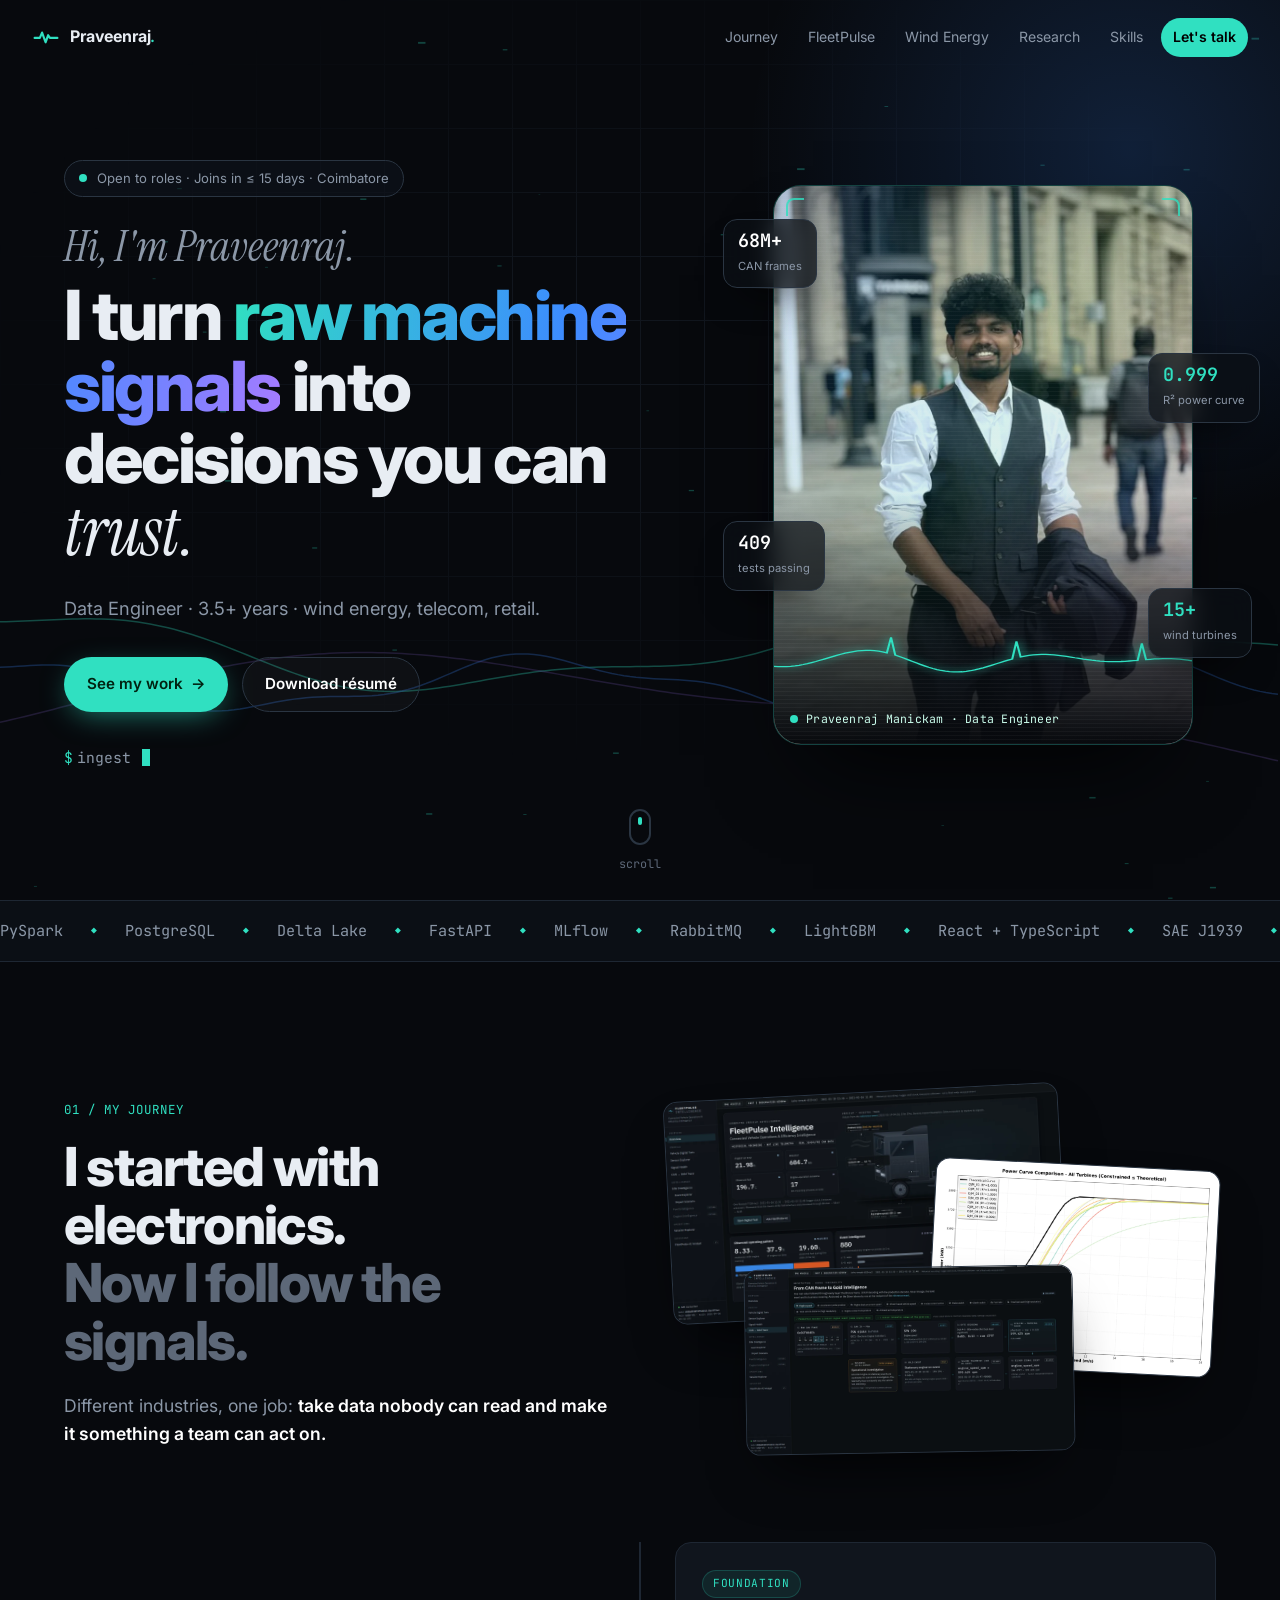
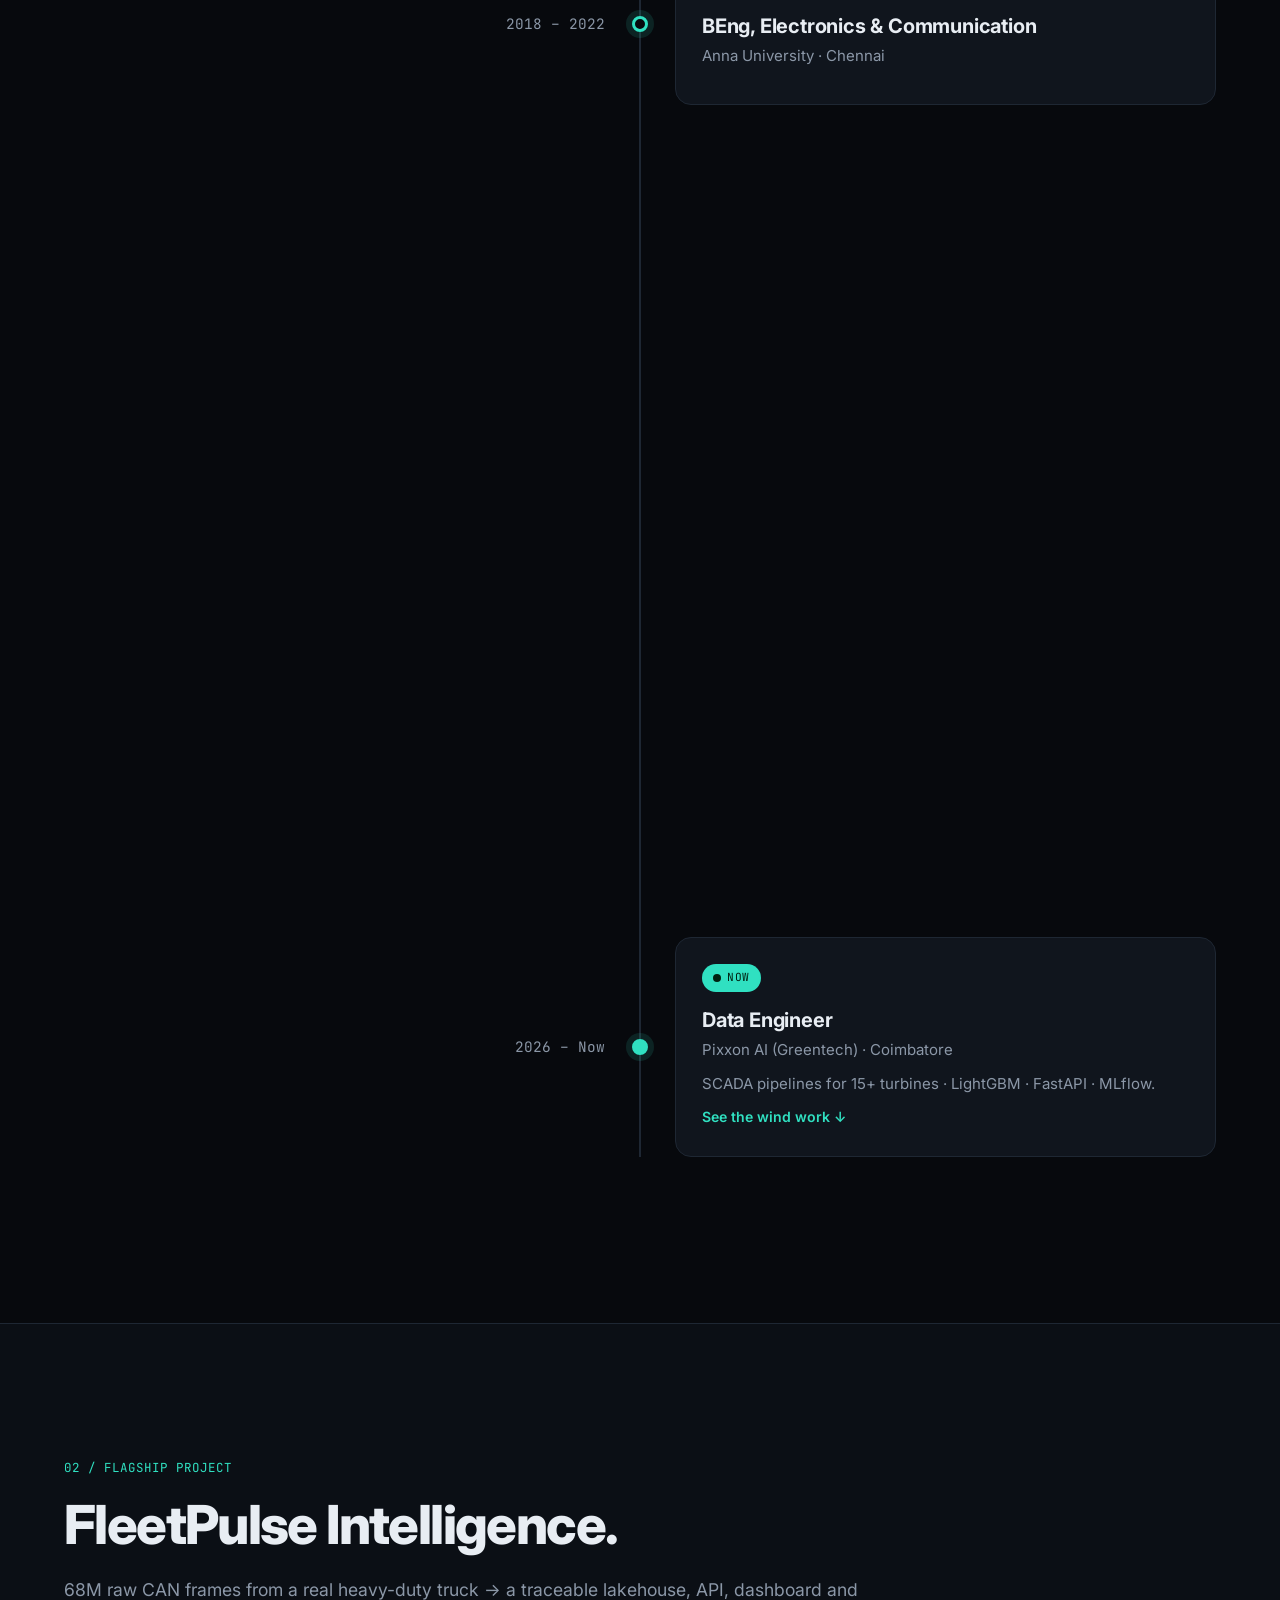
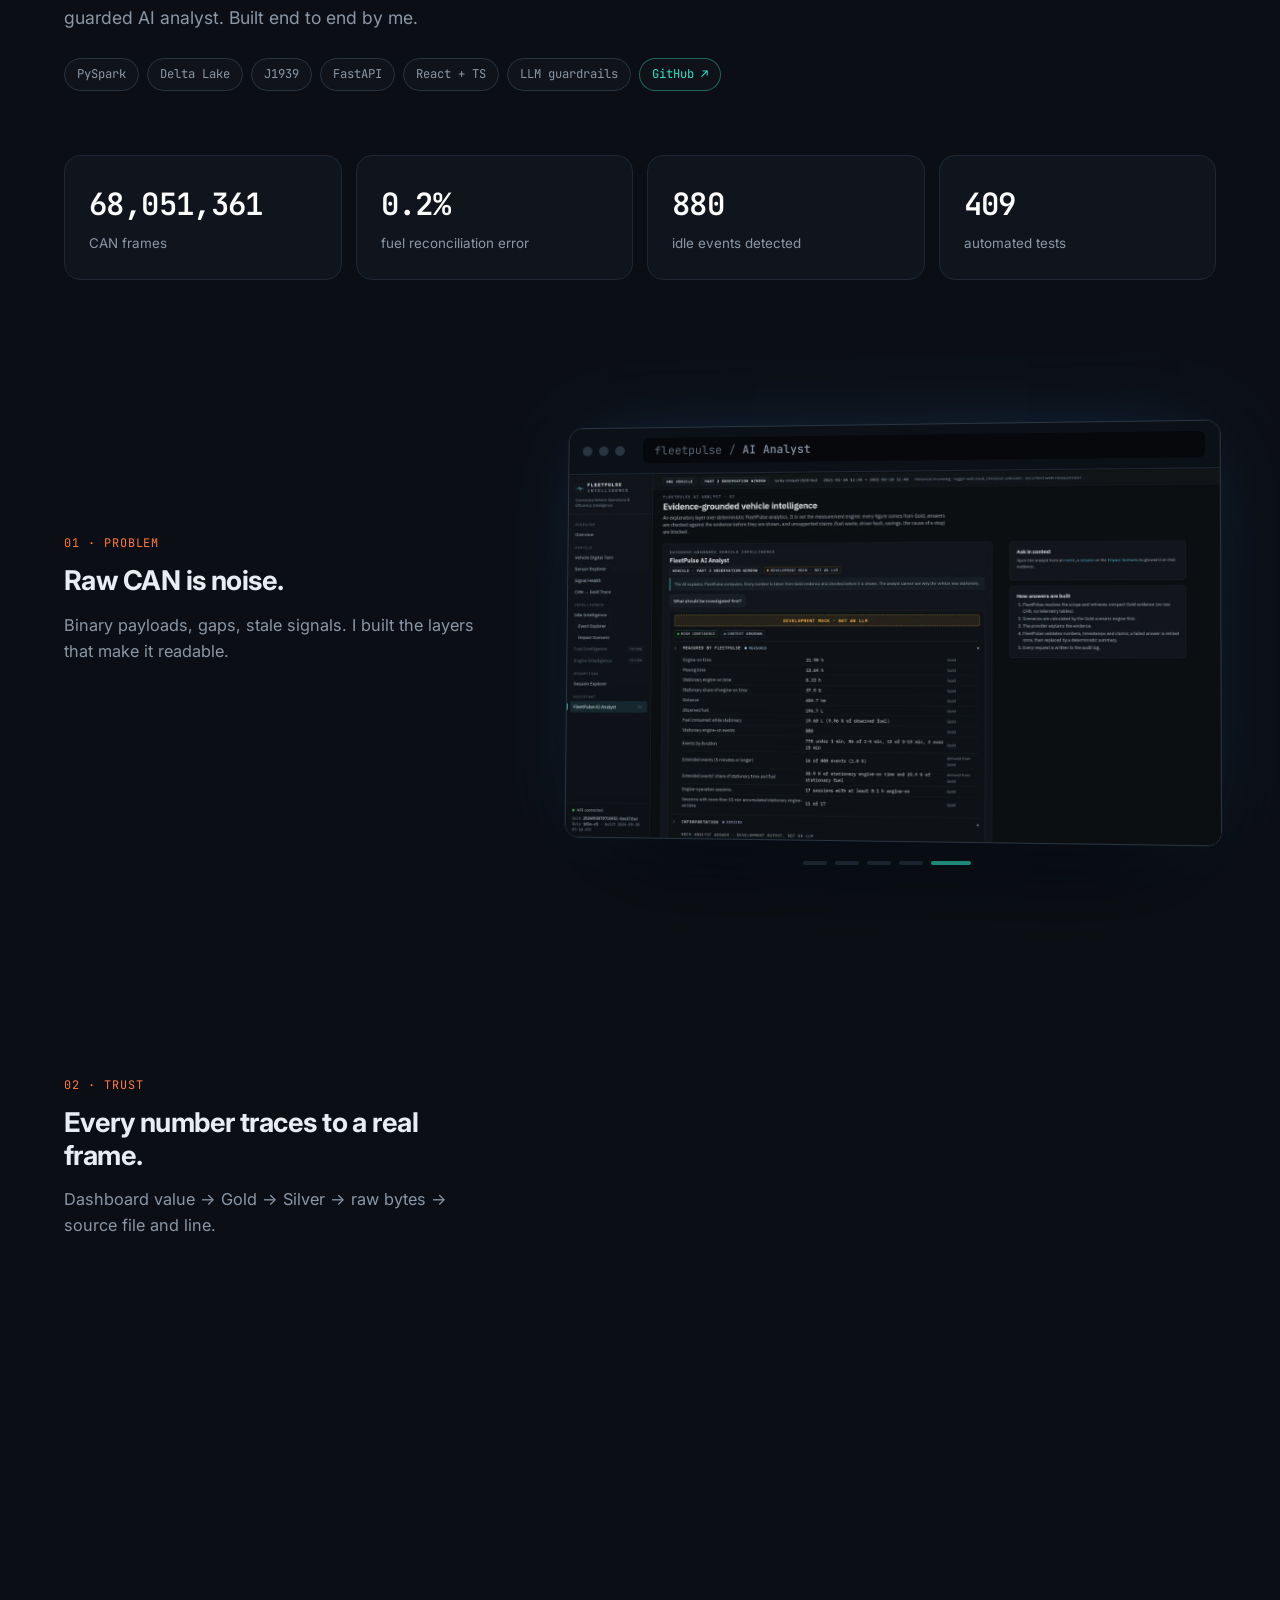
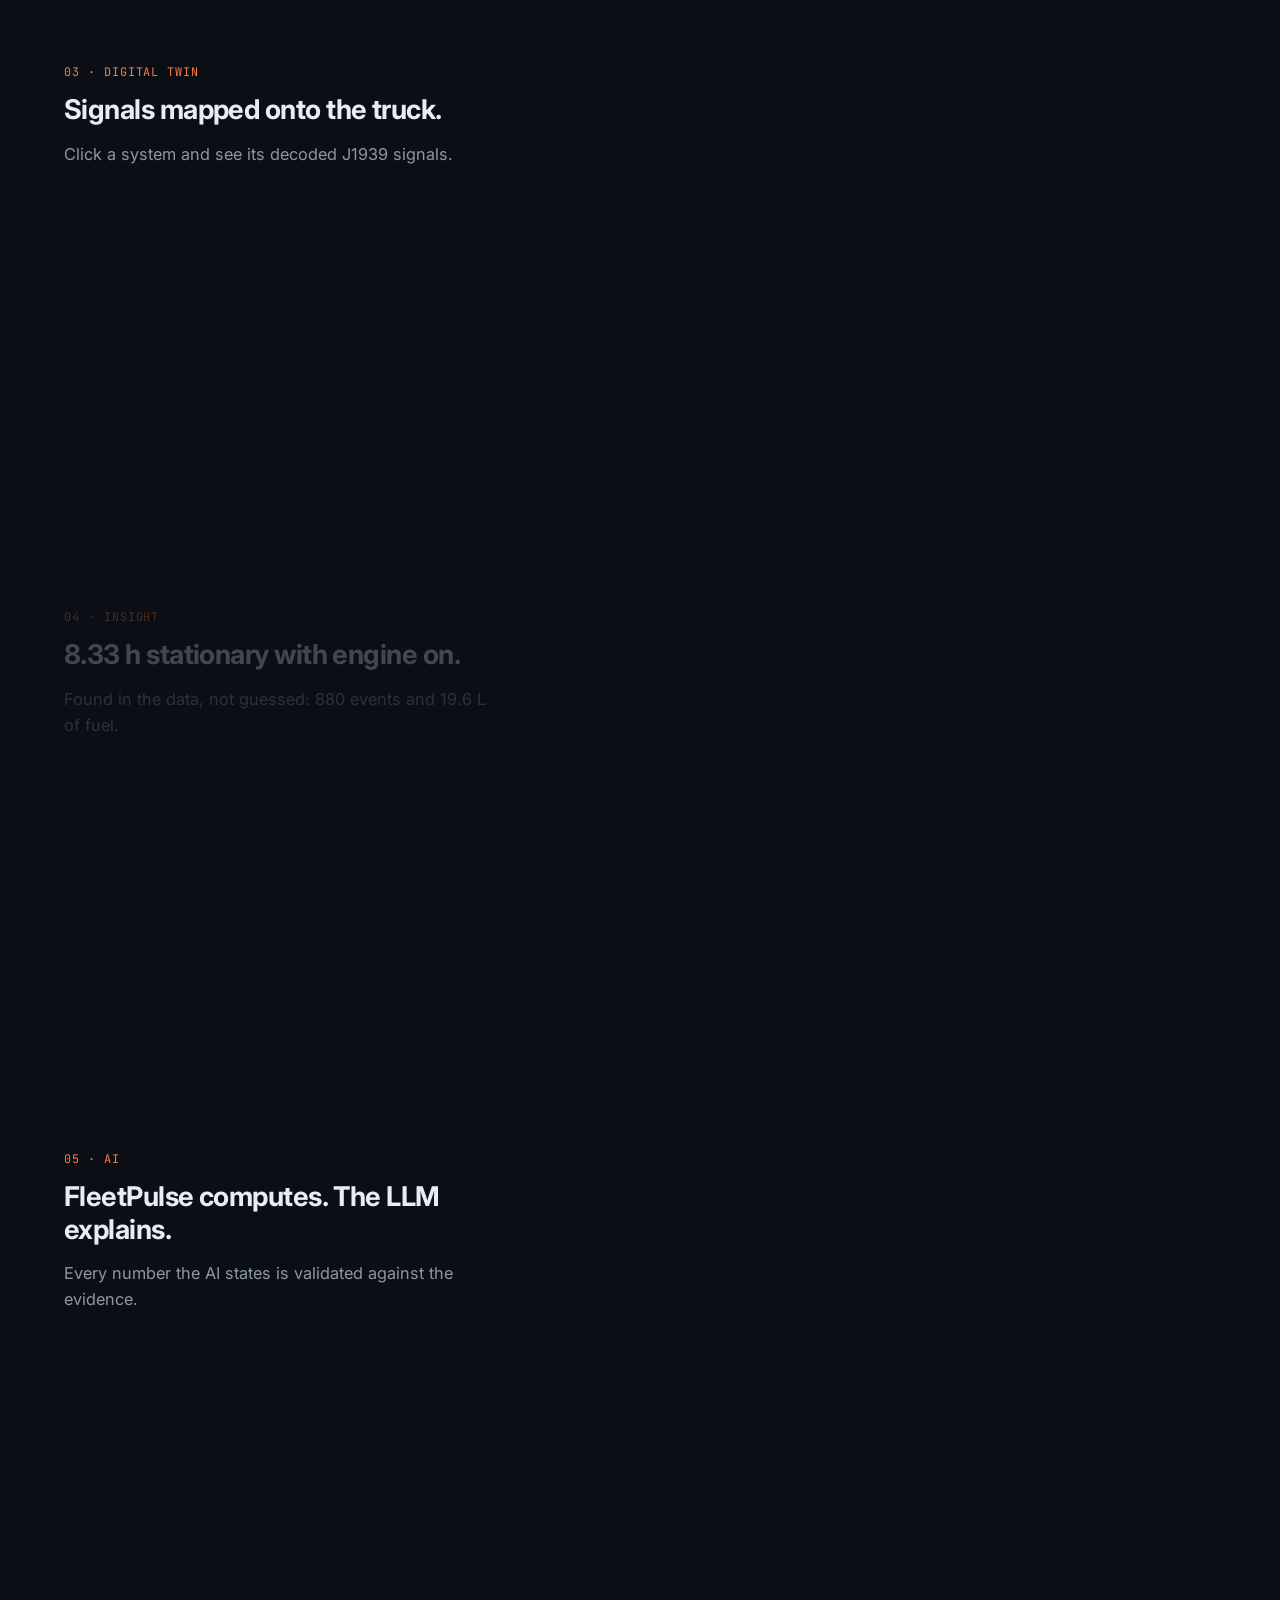
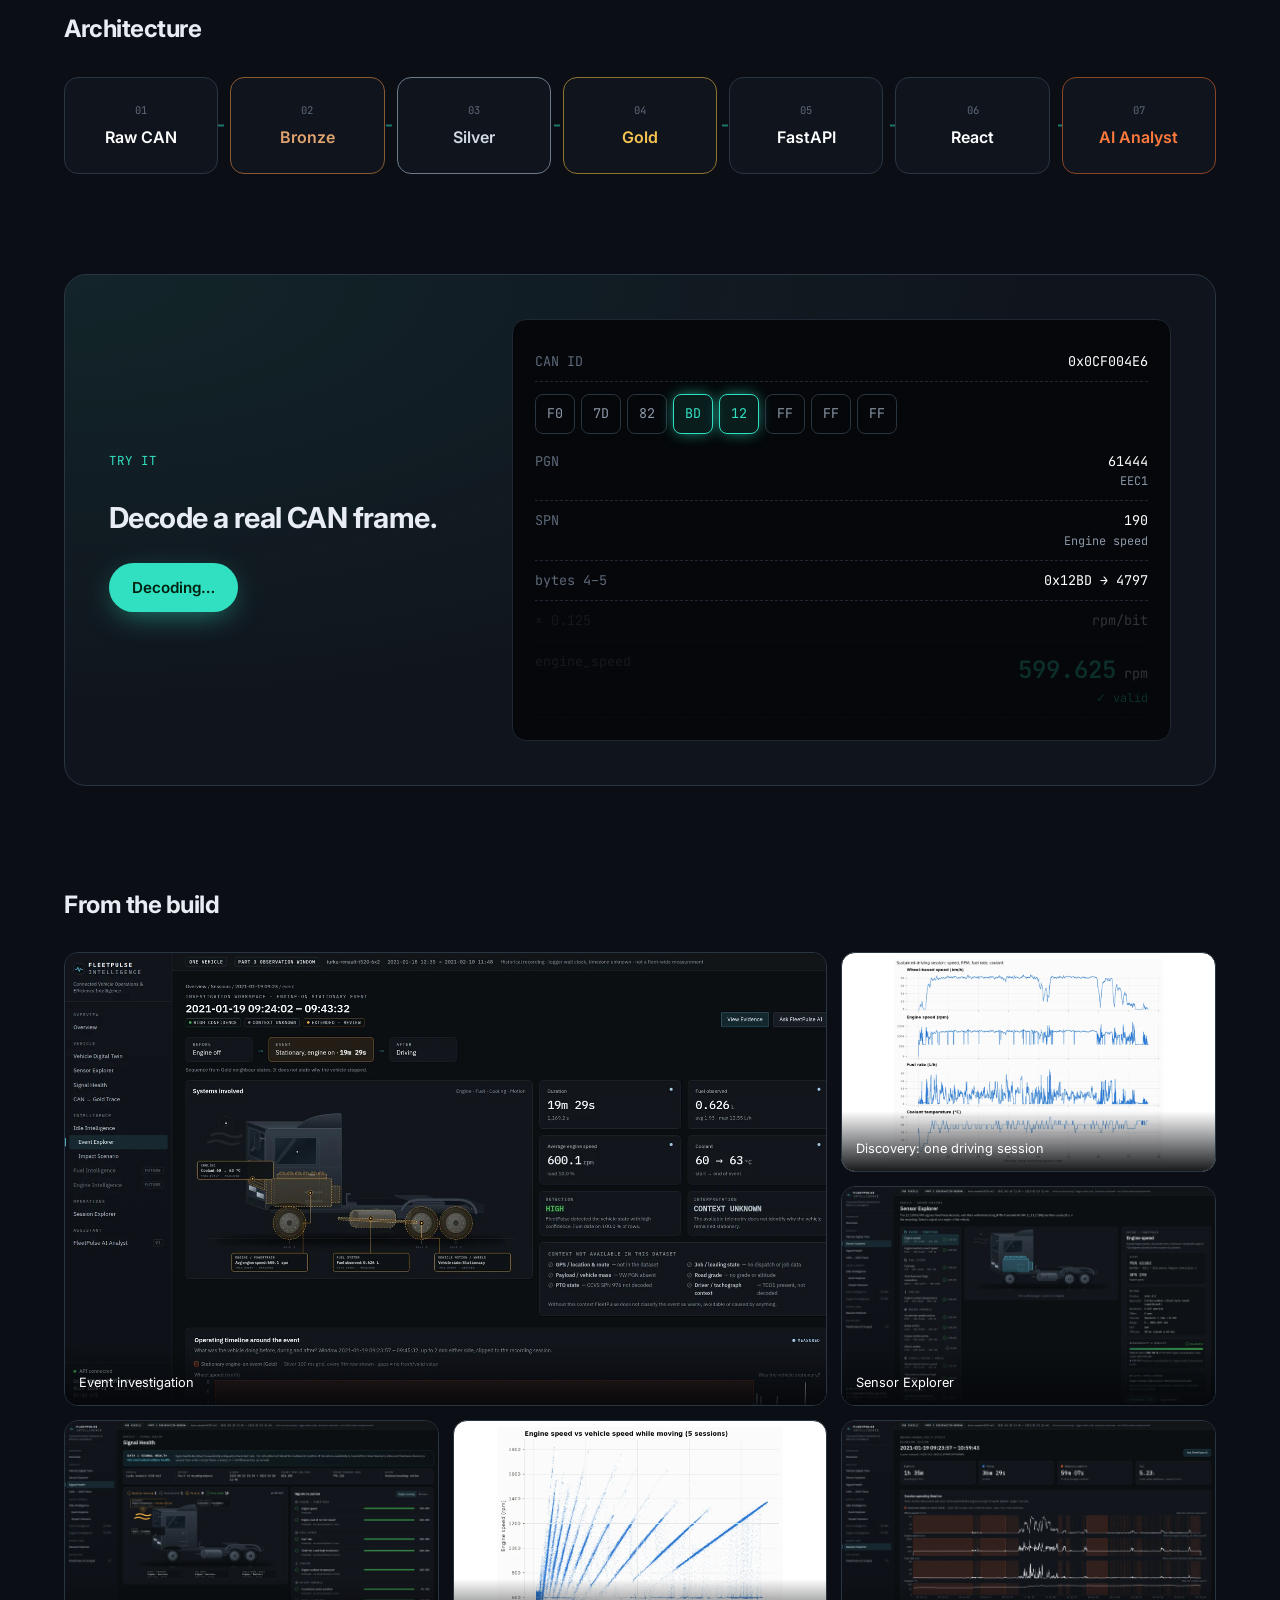
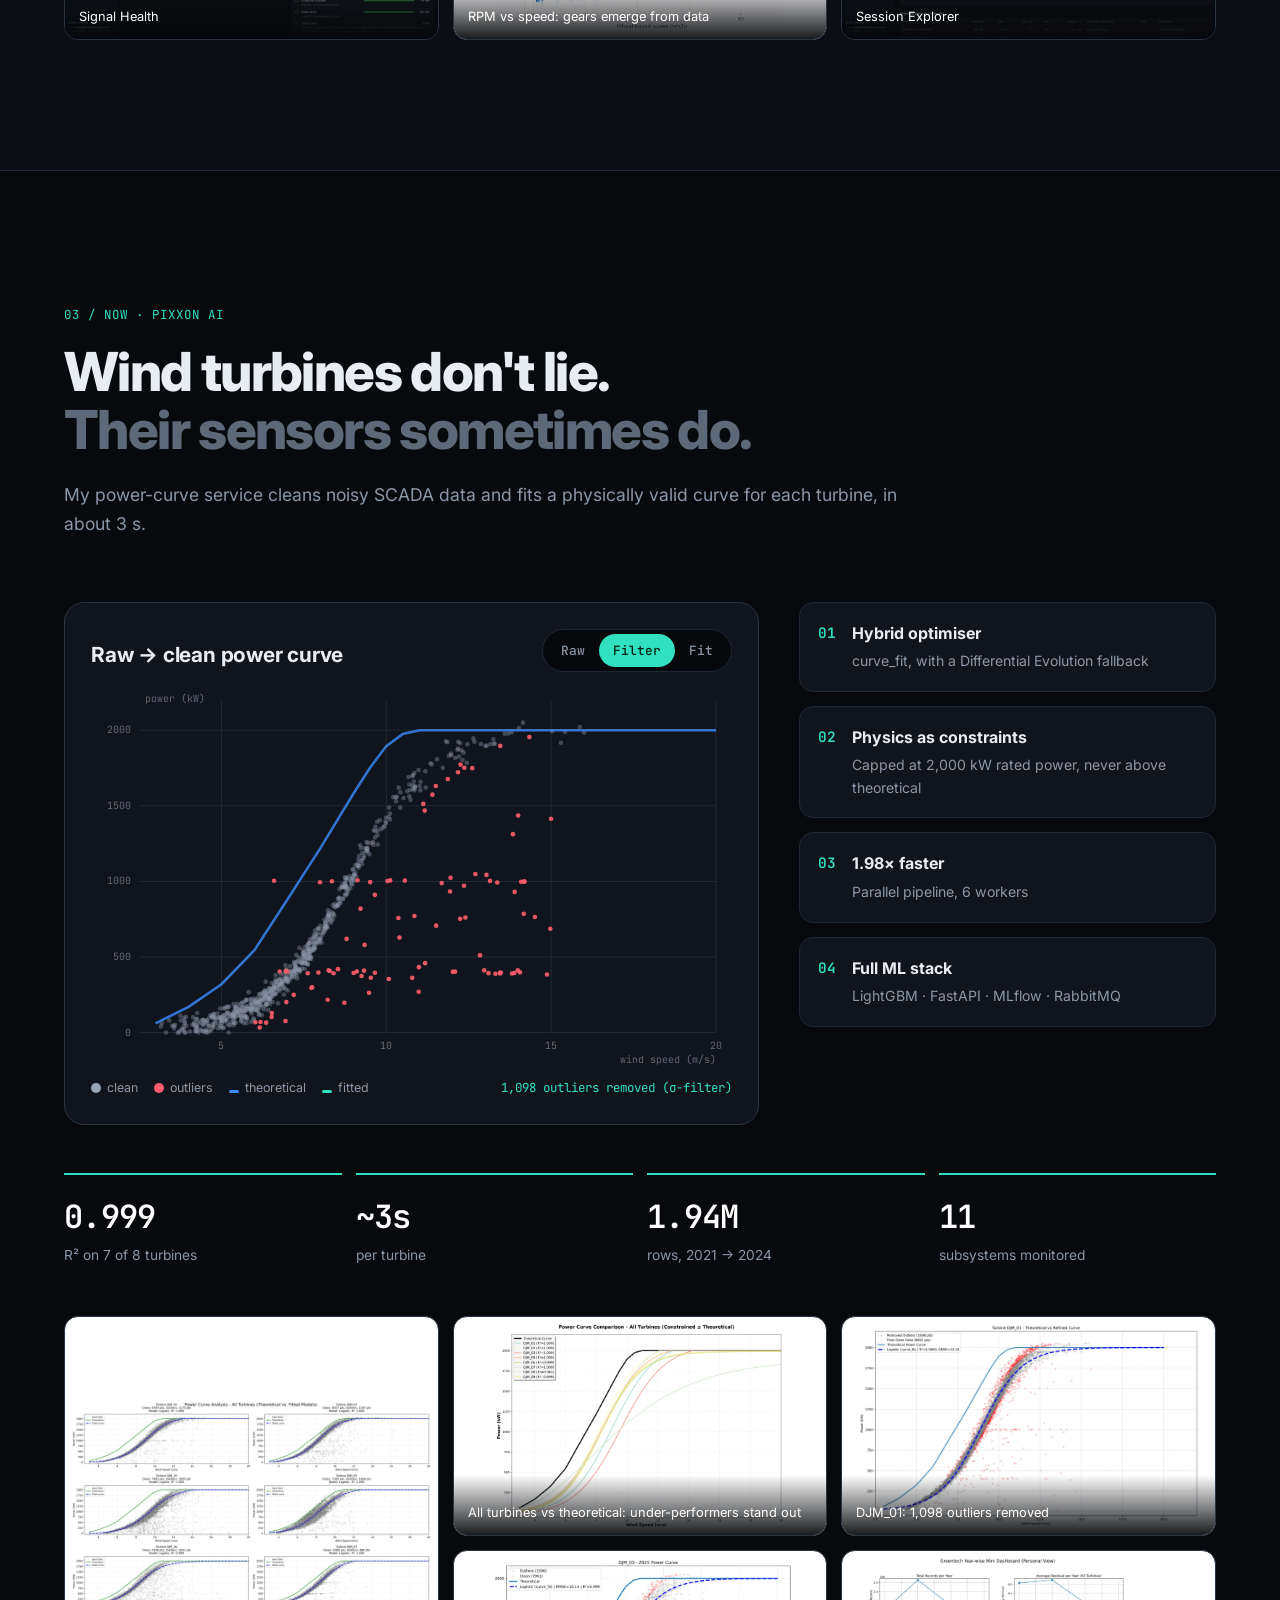
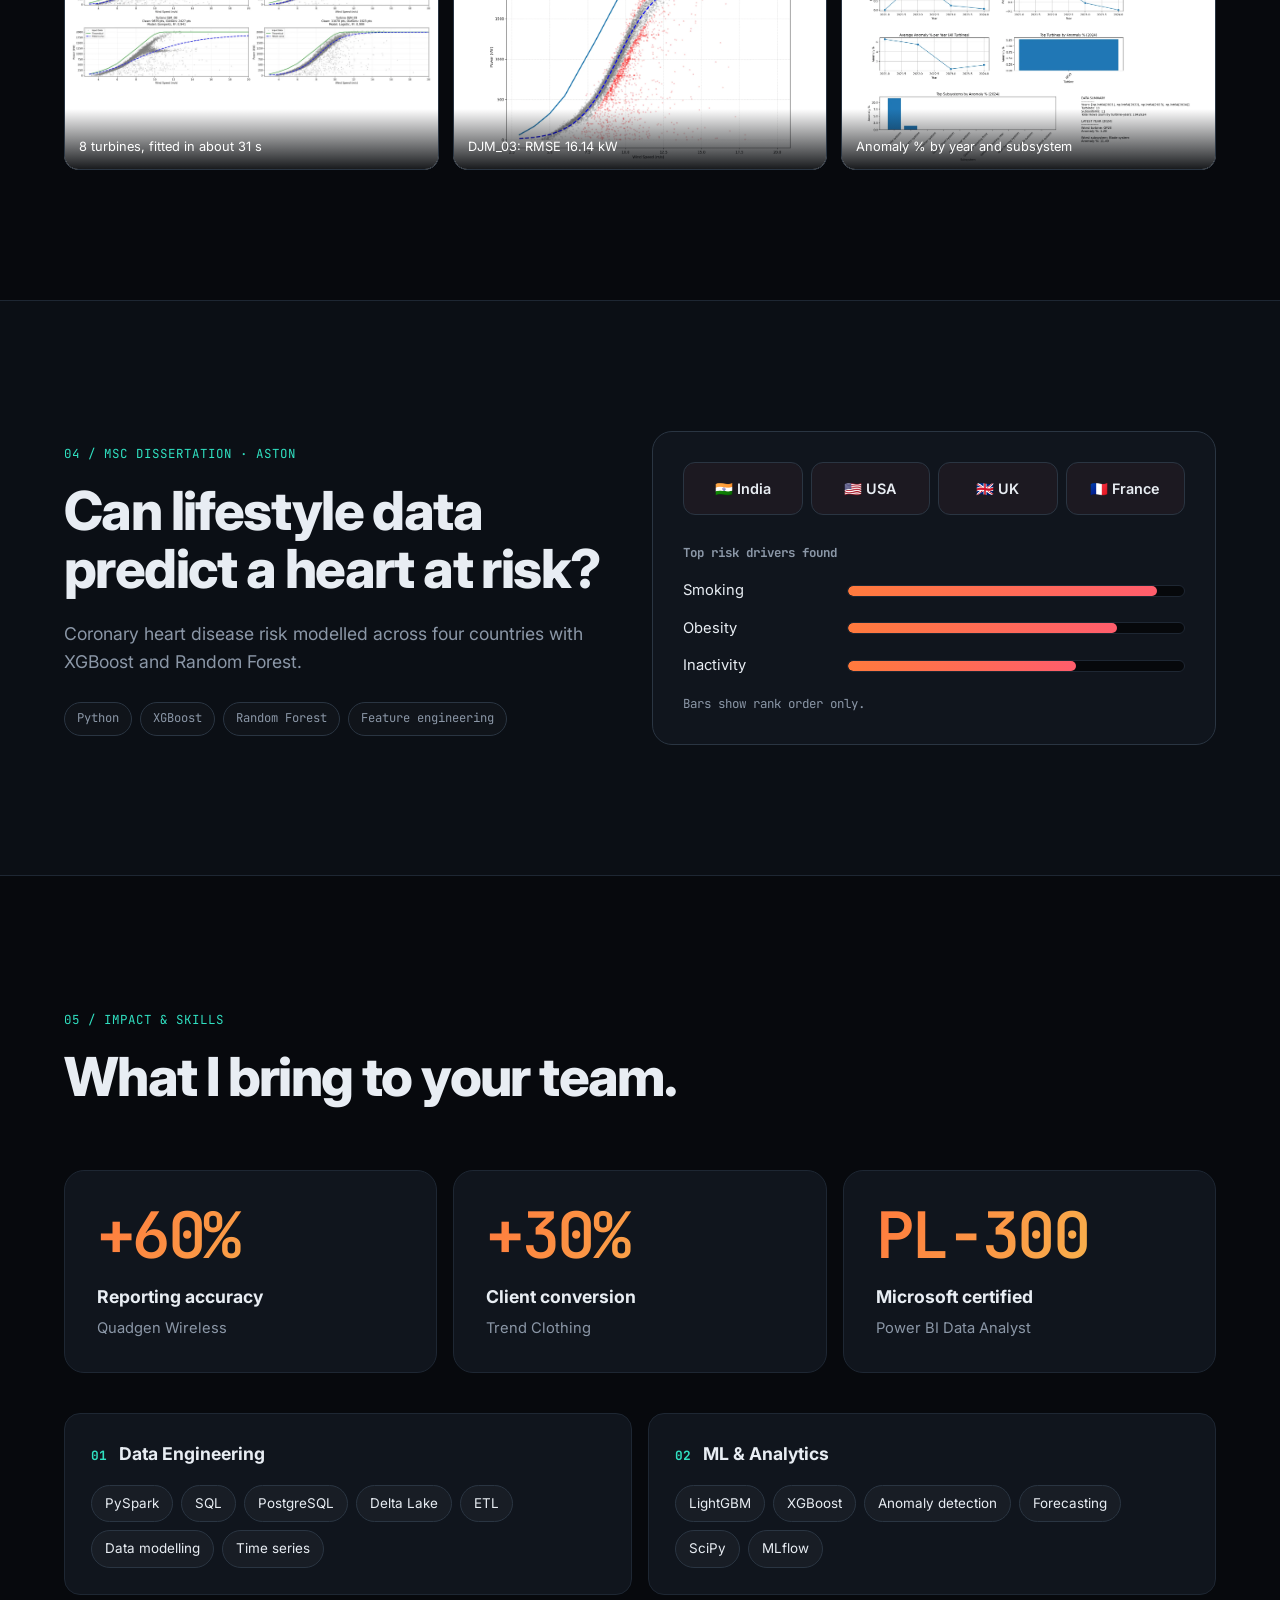
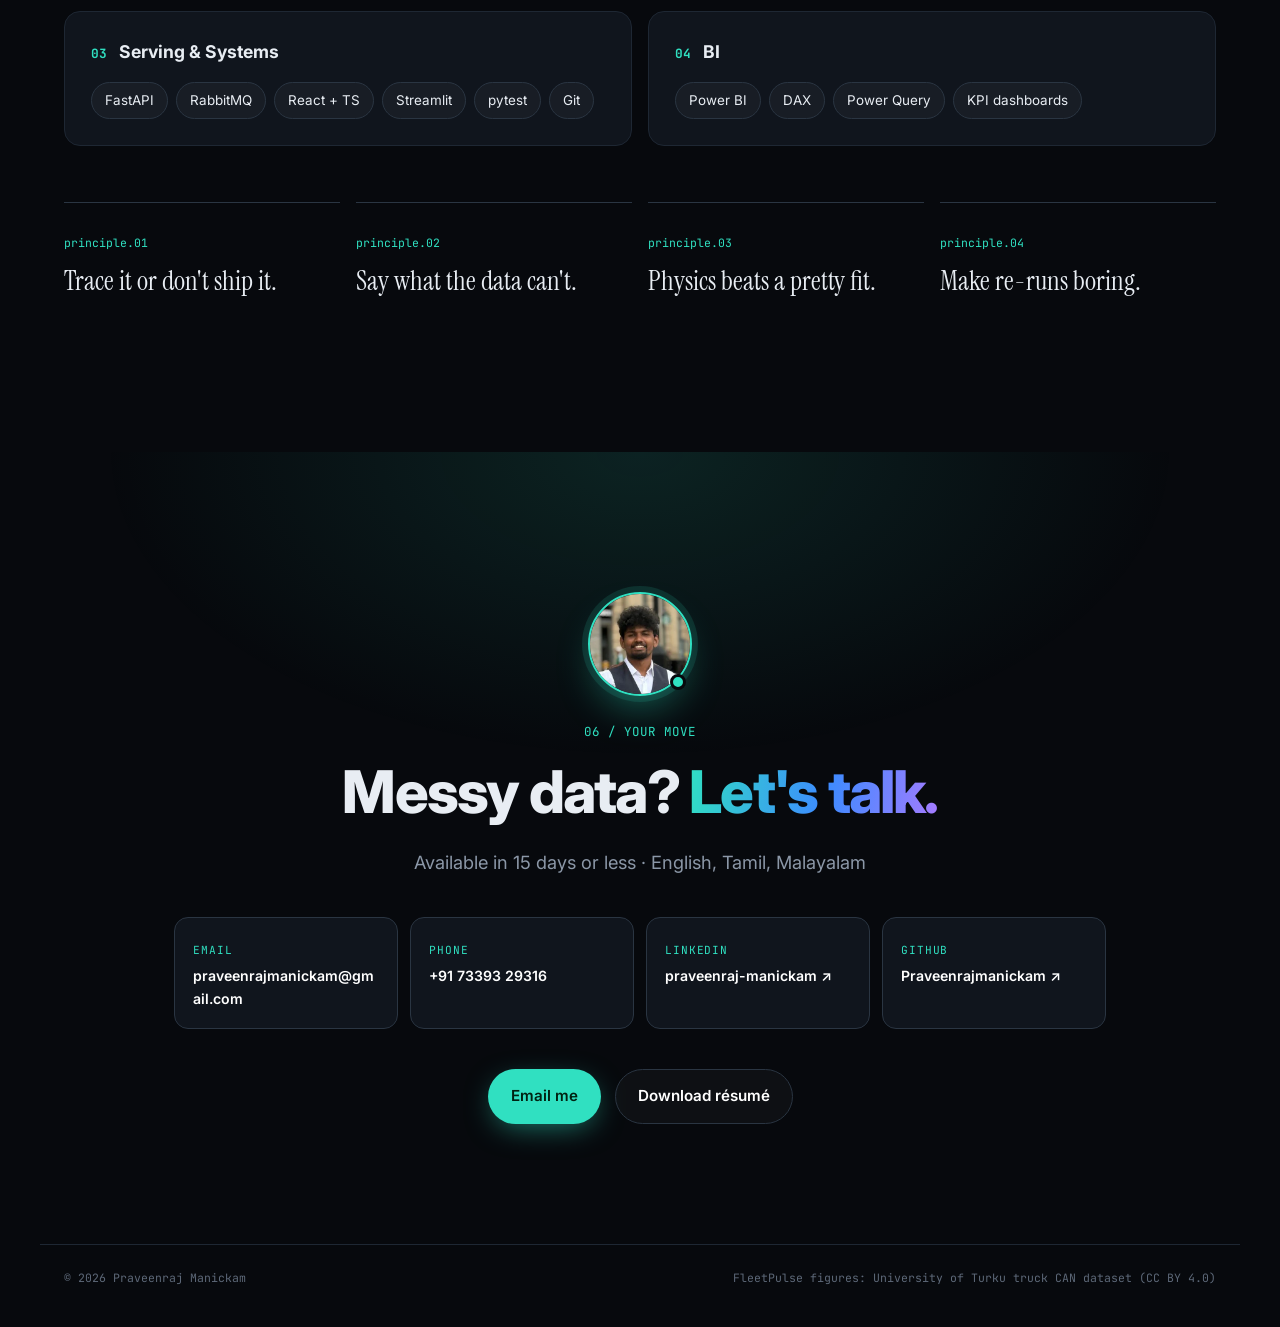
==== index.html @ 785fe8d6 "Portfolio website: story-driven resume site Hero with portrait, career journey, FleetPulse Intellige" ====
<!doctype html>
<html lang="en">
<head>
<meta charset="utf-8">
<meta name="viewport" content="width=device-width, initial-scale=1">
<title>Praveenraj Manickam · Data Engineer</title>
<meta name="description" content="Praveenraj Manickam, Data Engineer. I turn raw machine signals (CAN bus, SCADA, telecom) into intelligence people can trust.">
<meta property="og:title" content="Praveenraj Manickam · Data Engineer">
<meta property="og:description" content="From raw machine signals to trusted decisions. FleetPulse Intelligence, wind-energy analytics and more.">
<meta property="og:image" content="assets/img/fp-overview.webp">
<meta name="theme-color" content="#07090d">
<link rel="icon" href="data:image/svg+xml,%3Csvg xmlns='http://www.w3.org/2000/svg' viewBox='0 0 64 64'%3E%3Crect width='64' height='64' rx='14' fill='%2307090d'/%3E%3Cpath d='M8 34h12l5-12 8 22 6-16 4 6h13' fill='none' stroke='%2330e0c1' stroke-width='5' stroke-linecap='round' stroke-linejoin='round'/%3E%3C/svg%3E">
<link rel="preconnect" href="https://fonts.googleapis.com">
<link rel="preconnect" href="https://fonts.gstatic.com" crossorigin>
<link href="https://fonts.googleapis.com/css2?family=Inter:wght@400;500;600;700;800&family=JetBrains+Mono:wght@400;500;600&family=Instrument+Serif:ital@0;1&display=swap" rel="stylesheet">
<link rel="stylesheet" href="style.css">
</head>
<body>

<div class="progress" aria-hidden="true"><span id="progressBar"></span></div>

<header class="nav" id="nav">
  <a href="#top" class="brand" aria-label="Back to top">
    <svg viewBox="0 0 64 64" aria-hidden="true"><path d="M6 34h12l5-12 8 22 6-16 4 6h17" fill="none" stroke="currentColor" stroke-width="5" stroke-linecap="round" stroke-linejoin="round"/></svg>
    <span>Praveenraj<b>.</b></span>
  </a>
  <nav class="nav-links" id="navLinks">
    <a href="#story">Journey</a>
    <a href="#fleetpulse">FleetPulse</a>
    <a href="#wind">Wind Energy</a>
    <a href="#research">Research</a>
    <a href="#toolkit">Skills</a>
    <a href="#contact" class="nav-cta">Let's talk</a>
  </nav>
  <button class="nav-toggle" id="navToggle" aria-label="Open menu" aria-expanded="false"><span></span><span></span></button>
</header>

<main id="top">

<!-- ================= HERO ================= -->
<section class="hero">
  <canvas id="signalCanvas" aria-hidden="true"></canvas>
  <div class="hero-grid-bg" aria-hidden="true"></div>
  <div class="wrap hero-inner">
    <div class="hero-copy">
      <p class="eyebrow reveal"><span class="pulse-dot"></span> Open to roles · Joins in ≤ 15 days · Coimbatore</p>
      <h1 class="reveal">
        <span class="hi">Hi, I'm Praveenraj.</span>
        I turn <span class="grad">raw machine signals</span> into decisions you can <em>trust.</em>
      </h1>
      <p class="lead reveal">Data Engineer · 3.5+ years · wind energy, telecom, retail.</p>
      <div class="hero-actions reveal">
        <a href="#fleetpulse" class="btn btn-primary">See my work <span aria-hidden="true">→</span></a>
        <a href="assets/Praveenraj_Manickam_Resume.pdf" class="btn btn-ghost" download>Download résumé</a>
      </div>
      <div class="hero-typed reveal" aria-live="polite">
        <span class="mono prompt">$</span> <span class="mono" id="typed"></span><span class="caret"></span>
      </div>
    </div>

    <div class="hero-visual reveal">
      <div class="portrait tilt">
        <div class="portrait-glow" aria-hidden="true"></div>
        <div class="portrait-frame">
          <img src="assets/img/portrait.webp" alt="Praveenraj Manickam in Birmingham, UK" width="900" height="1200">
          <div class="portrait-grade" aria-hidden="true"></div>
          <div class="portrait-scan" aria-hidden="true"></div>
          <div class="portrait-scope" aria-hidden="true">
            <svg viewBox="0 0 400 110" preserveAspectRatio="none"><path id="scopePath" d="" /></svg>
          </div>
          <div class="portrait-tag mono"><span class="pulse-dot"></span>Praveenraj Manickam · Data Engineer</div>
          <span class="corner tl"></span><span class="corner tr"></span><span class="corner bl"></span><span class="corner br"></span>
        </div>
        <div class="stat-chip sc-1"><b class="count" data-to="68" data-suffix="M+">0</b><span>CAN frames</span></div>
        <div class="stat-chip sc-2"><b class="count" data-to="0.999" data-dec="3">0</b><span>R² power curve</span></div>
        <div class="stat-chip sc-3"><b class="count" data-to="409">0</b><span>tests passing</span></div>
        <div class="stat-chip sc-4"><b class="count" data-to="15" data-suffix="+">0</b><span>wind turbines</span></div>
      </div>
    </div>
  </div>
  <a href="#story" class="scroll-hint" aria-label="Scroll to my story"><span></span>scroll</a>
</section>

<div class="marquee" aria-hidden="true">
  <div class="marquee-track">
    <span>PySpark</span><i>◆</i><span>PostgreSQL</span><i>◆</i><span>Delta Lake</span><i>◆</i><span>FastAPI</span><i>◆</i><span>MLflow</span><i>◆</i><span>RabbitMQ</span><i>◆</i><span>LightGBM</span><i>◆</i><span>React + TypeScript</span><i>◆</i><span>SAE J1939</span><i>◆</i><span>SCADA</span><i>◆</i><span>Power BI</span><i>◆</i><span>SQL</span><i>◆</i>
    <span>PySpark</span><i>◆</i><span>PostgreSQL</span><i>◆</i><span>Delta Lake</span><i>◆</i><span>FastAPI</span><i>◆</i><span>MLflow</span><i>◆</i><span>RabbitMQ</span><i>◆</i><span>LightGBM</span><i>◆</i><span>React + TypeScript</span><i>◆</i><span>SAE J1939</span><i>◆</i><span>SCADA</span><i>◆</i><span>Power BI</span><i>◆</i><span>SQL</span><i>◆</i>
  </div>
</div>

<!-- ================= 01 JOURNEY ================= -->
<section class="chapter" id="story">
  <div class="wrap">
    <div class="story-grid">
      <div class="chapter-head reveal">
        <span class="chapter-no mono">01 / My journey</span>
        <h2>I started with electronics.<br><span class="muted">Now I follow the signals.</span></h2>
        <p class="chapter-lead">Different industries, one job: <b>take data nobody can read and make it something a team can act on.</b></p>
      </div>
      <div class="collage reveal" aria-hidden="true">
        <img class="c1" src="assets/img/fp-overview.webp" alt="" loading="lazy" width="1600" height="900">
        <img class="c2" src="assets/img/pc-overlap.webp" alt="" loading="lazy" width="1600" height="1137">
        <img class="c3" src="assets/img/fp-trace.webp" alt="" loading="lazy" width="1600" height="900">
      </div>
    </div>

    <div class="timeline" id="timeline">
      <div class="tl-line"><span id="tlFill"></span></div>
      <article class="tl-item reveal">
        <div class="tl-dot"></div>
        <div class="tl-date mono">2018 – 2022</div>
        <div class="tl-card">
          <span class="tag">Foundation</span>
          <h3>BEng, Electronics & Communication</h3>
          <p class="tl-org">Anna University · Chennai</p>
        </div>
      </article>
      <article class="tl-item reveal">
        <div class="tl-dot"></div>
        <div class="tl-date mono">2022 – 2023</div>
        <div class="tl-card">
          <span class="tag">Telecom</span>
          <h3>Network Data Analyst</h3>
          <p class="tl-org">Quadgen Wireless · Bangalore</p>
          <p>SQL + PySpark ETL and Power BI for network KPIs.</p>
          <div class="tl-win"><b>+60%</b> reporting accuracy</div>
        </div>
      </article>
      <article class="tl-item reveal">
        <div class="tl-dot"></div>
        <div class="tl-date mono">2024 – 2025</div>
        <div class="tl-card">
          <span class="tag">Education</span>
          <h3>MSc Data Analytics <span class="merit">Merit</span></h3>
          <p class="tl-org">Aston University · Birmingham, UK</p>
          <a href="#research" class="tl-link">See my dissertation ↓</a>
        </div>
      </article>
      <article class="tl-item reveal">
        <div class="tl-dot"></div>
        <div class="tl-date mono">2024 – 2025</div>
        <div class="tl-card">
          <span class="tag">Retail</span>
          <h3>Data Analyst</h3>
          <p class="tl-org">Trend Clothing · Birmingham, UK</p>
          <p>Customer & sales insights, automated Power BI reporting.</p>
          <div class="tl-win"><b>+30%</b> client conversion</div>
        </div>
      </article>
      <article class="tl-item reveal now">
        <div class="tl-dot"></div>
        <div class="tl-date mono">2026 – Now</div>
        <div class="tl-card">
          <span class="tag tag-live"><span class="pulse-dot"></span>Now</span>
          <h3>Data Engineer</h3>
          <p class="tl-org">Pixxon AI (Greentech) · Coimbatore</p>
          <p>SCADA pipelines for 15+ turbines · LightGBM · FastAPI · MLflow.</p>
          <a href="#wind" class="tl-link">See the wind work ↓</a>
        </div>
      </article>
    </div>
  </div>
</section>

<!-- ================= 02 FLEETPULSE ================= -->
<section class="chapter chapter-dark" id="fleetpulse">
  <div class="wrap">
    <div class="chapter-head reveal">
      <span class="chapter-no mono">02 / Flagship project</span>
      <h2>FleetPulse Intelligence.</h2>
      <p class="chapter-lead">68M raw CAN frames from a real heavy-duty truck → a traceable lakehouse, API, dashboard and guarded AI analyst. Built end to end by me.</p>
      <div class="chip-row">
        <span class="chip">PySpark</span><span class="chip">Delta Lake</span><span class="chip">J1939</span><span class="chip">FastAPI</span><span class="chip">React + TS</span><span class="chip">LLM guardrails</span>
        <a class="chip chip-link" href="https://github.com/Praveenrajmanickam/fleetpulse-intelligence" target="_blank" rel="noopener">GitHub ↗</a>
      </div>
    </div>

    <div class="kpis">
      <div class="kpi reveal"><b class="count" data-to="68051361" data-sep="1">0</b><span>CAN frames</span></div>
      <div class="kpi reveal"><b><span class="count" data-to="0.2" data-dec="1">0</span>%</b><span>fuel reconciliation error</span></div>
      <div class="kpi reveal"><b class="count" data-to="880">0</b><span>idle events detected</span></div>
      <div class="kpi reveal"><b class="count" data-to="409">0</b><span>automated tests</span></div>
    </div>

    <div class="scrolly" id="scrolly">
      <div class="scrolly-steps">
        <div class="step" data-img="fp-overview" data-cap="Overview">
          <span class="step-no mono">01 · Problem</span>
          <h3>Raw CAN is noise.</h3>
          <p>Binary payloads, gaps, stale signals. I built the layers that make it readable.</p>
        </div>
        <div class="step" data-img="fp-trace" data-cap="CAN → Gold trace">
          <span class="step-no mono">02 · Trust</span>
          <h3>Every number traces to a real frame.</h3>
          <p>Dashboard value → Gold → Silver → raw bytes → source file and line.</p>
        </div>
        <div class="step" data-img="fp-twin" data-cap="Vehicle Digital Twin">
          <span class="step-no mono">03 · Digital twin</span>
          <h3>Signals mapped onto the truck.</h3>
          <p>Click a system and see its decoded J1939 signals.</p>
        </div>
        <div class="step" data-img="fp-idle" data-cap="Idle Intelligence">
          <span class="step-no mono">04 · Insight</span>
          <h3>8.33 h stationary with engine on.</h3>
          <p>Found in the data, not guessed: 880 events and 19.6 L of fuel.</p>
        </div>
        <div class="step" data-img="fp-ai" data-cap="AI Analyst">
          <span class="step-no mono">05 · AI</span>
          <h3>FleetPulse computes. The LLM explains.</h3>
          <p>Every number the AI states is validated against the evidence.</p>
        </div>
      </div>
      <div class="scrolly-stage">
        <div class="browser" id="scrollyBrowser">
          <div class="browser-bar"><i></i><i></i><i></i><span class="url mono">fleetpulse / <b id="scrollyCap">Overview</b></span></div>
          <div class="browser-view">
            <img src="assets/img/fp-overview.webp" alt="FleetPulse dashboard screenshot" id="scrollyImg" width="1600" height="900">
          </div>
        </div>
        <div class="stage-dots" id="stageDots"></div>
      </div>
    </div>

    <div class="pipeline-block">
      <h3 class="sub-h reveal">Architecture</h3>
      <div class="pipeline" id="pipeline">
        <div class="pnode"><span class="mono">01</span><b>Raw CAN</b></div>
        <div class="pnode bronze"><span class="mono">02</span><b>Bronze</b></div>
        <div class="pnode silver"><span class="mono">03</span><b>Silver</b></div>
        <div class="pnode gold"><span class="mono">04</span><b>Gold</b></div>
        <div class="pnode"><span class="mono">05</span><b>FastAPI</b></div>
        <div class="pnode"><span class="mono">06</span><b>React</b></div>
        <div class="pnode ai"><span class="mono">07</span><b>AI Analyst</b></div>
        <svg class="pipe-flow" aria-hidden="true"><line x1="0" y1="50%" x2="100%" y2="50%"/></svg>
      </div>
    </div>

    <div class="decode reveal" id="decode">
      <div class="decode-copy">
        <span class="chapter-no mono">Try it</span>
        <h3>Decode a real CAN frame.</h3>
        <button class="btn btn-primary" id="decodeBtn">▶ Decode frame</button>
      </div>
      <div class="decode-panel mono">
        <div class="dline"><span class="dk">CAN ID</span><span class="dv">0x0CF004E6</span></div>
        <div class="bytes" id="bytes">
          <span>F0</span><span>7D</span><span>82</span><span class="hot">BD</span><span class="hot">12</span><span>FF</span><span>FF</span><span>FF</span>
        </div>
        <div class="dline" data-step="1"><span class="dk">PGN</span><span class="dv">61444 <em>EEC1</em></span></div>
        <div class="dline" data-step="2"><span class="dk">SPN</span><span class="dv">190 <em>Engine speed</em></span></div>
        <div class="dline" data-step="3"><span class="dk">bytes 4–5</span><span class="dv">0x12BD → 4797</span></div>
        <div class="dline" data-step="4"><span class="dk">× 0.125</span><span class="dv">rpm/bit</span></div>
        <div class="dline result" data-step="5"><span class="dk">engine_speed</span><span class="dv"><b>599.625</b> rpm <em class="ok">✓ valid</em></span></div>
      </div>
    </div>

    <h3 class="sub-h reveal">From the build</h3>
    <div class="bento">
      <figure class="b-item b-wide reveal" data-full="assets/img/fp-event.webp"><img src="assets/img/fp-event.webp" alt="Event investigation screen" loading="lazy" width="1600" height="900"><figcaption>Event investigation</figcaption></figure>
      <figure class="b-item light reveal" data-full="assets/img/fp-drive.webp"><img src="assets/img/fp-drive.webp" alt="Speed, RPM, fuel and coolant over a driving session" loading="lazy" width="1600" height="1223"><figcaption>Discovery: one driving session</figcaption></figure>
      <figure class="b-item reveal" data-full="assets/img/fp-sensors.webp"><img src="assets/img/fp-sensors.webp" alt="Sensor Explorer" loading="lazy" width="1600" height="900"><figcaption>Sensor Explorer</figcaption></figure>
      <figure class="b-item reveal" data-full="assets/img/fp-health.webp"><img src="assets/img/fp-health.webp" alt="Signal Health" loading="lazy" width="1600" height="900"><figcaption>Signal Health</figcaption></figure>
      <figure class="b-item light reveal" data-full="assets/img/fp-rpm.webp"><img src="assets/img/fp-rpm.webp" alt="Engine speed vs vehicle speed, showing gear lines" loading="lazy" width="1045" height="753"><figcaption>RPM vs speed: gears emerge from data</figcaption></figure>
      <figure class="b-item reveal" data-full="assets/img/fp-session.webp"><img src="assets/img/fp-session.webp" alt="Session Explorer" loading="lazy" width="1600" height="900"><figcaption>Session Explorer</figcaption></figure>
    </div>
  </div>
</section>

<!-- ================= 03 WIND ================= -->
<section class="chapter" id="wind">
  <div class="wrap">
    <div class="chapter-head reveal">
      <span class="chapter-no mono">03 / Now · Pixxon AI</span>
      <h2>Wind turbines don't lie.<br><span class="muted">Their sensors sometimes do.</span></h2>
      <p class="chapter-lead">My power-curve service cleans noisy SCADA data and fits a physically valid curve for each turbine, in about 3 s.</p>
    </div>

    <div class="wind-grid">
      <div class="curve-card reveal">
        <div class="curve-head">
          <h3>Raw → clean power curve</h3>
          <div class="seg" role="tablist" id="curveSeg">
            <button class="active" data-mode="raw" role="tab">Raw</button>
            <button data-mode="filter" role="tab">Filter</button>
            <button data-mode="fit" role="tab">Fit</button>
          </div>
        </div>
        <svg id="curveSvg" viewBox="0 0 640 380" role="img" aria-label="Power curve demo: wind speed against power output"></svg>
        <div class="curve-legend">
          <span><i class="lg lg-clean"></i>clean</span>
          <span><i class="lg lg-out"></i>outliers</span>
          <span><i class="lg lg-theo"></i>theoretical</span>
          <span><i class="lg lg-fit"></i>fitted</span>
          <span class="mono" id="curveStat">R² —</span>
        </div>
      </div>

      <div class="wind-points">
        <div class="wp reveal"><b>01</b><div><h4>Hybrid optimiser</h4><p>curve_fit, with a Differential Evolution fallback</p></div></div>
        <div class="wp reveal"><b>02</b><div><h4>Physics as constraints</h4><p>Capped at 2,000 kW rated power, never above theoretical</p></div></div>
        <div class="wp reveal"><b>03</b><div><h4>1.98× faster</h4><p>Parallel pipeline, 6 workers</p></div></div>
        <div class="wp reveal"><b>04</b><div><h4>Full ML stack</h4><p>LightGBM · FastAPI · MLflow · RabbitMQ</p></div></div>
      </div>
    </div>

    <div class="wind-stats">
      <div class="reveal"><b><span class="count" data-to="0.999" data-dec="3">0</span></b><span>R² on 7 of 8 turbines</span></div>
      <div class="reveal"><b>~<span class="count" data-to="3">0</span>s</b><span>per turbine</span></div>
      <div class="reveal"><b><span class="count" data-to="1.94" data-dec="2">0</span>M</b><span>rows, 2021 → 2024</span></div>
      <div class="reveal"><b><span class="count" data-to="11">0</span></b><span>subsystems monitored</span></div>
    </div>

    <div class="bento bento-wind">
      <figure class="b-item b-tall light reveal" data-full="assets/img/pc-grid.webp"><img src="assets/img/pc-grid.webp" alt="Power curves for all turbines, theoretical vs fitted" loading="lazy" width="1600" height="1264"><figcaption>8 turbines, fitted in about 31 s</figcaption></figure>
      <figure class="b-item light reveal" data-full="assets/img/pc-overlap.webp"><img src="assets/img/pc-overlap.webp" alt="All fitted turbine curves overlaid against the theoretical curve" loading="lazy" width="1600" height="1137"><figcaption>All turbines vs theoretical: under-performers stand out</figcaption></figure>
      <figure class="b-item light reveal" data-full="assets/img/pc-djm01.webp"><img src="assets/img/pc-djm01.webp" alt="DJM_01 theoretical vs refined power curve" loading="lazy" width="1600" height="960"><figcaption>DJM_01: 1,098 outliers removed</figcaption></figure>
      <figure class="b-item light reveal" data-full="assets/img/pc-djm03-raw.webp"><img src="assets/img/pc-djm03-raw.webp" alt="DJM_03 2025 power curve" loading="lazy" width="1600" height="1067"><figcaption>DJM_03: RMSE 16.14 kW</figcaption></figure>
      <figure class="b-item light reveal" data-full="assets/img/gt-dashboard.webp"><img src="assets/img/gt-dashboard.webp" alt="Year-wise turbine anomaly dashboard" loading="lazy" width="1600" height="1014"><figcaption>Anomaly % by year and subsystem</figcaption></figure>
    </div>
  </div>
</section>

<!-- ================= 04 RESEARCH ================= -->
<!-- TODO(Praveenraj): add your LinkedIn project details here (full title, accuracy/AUC, link). -->
<section class="chapter chapter-dark" id="research">
  <div class="wrap">
    <div class="diss-grid">
      <div class="chapter-head reveal">
        <span class="chapter-no mono">04 / MSc dissertation · Aston</span>
        <h2>Can lifestyle data predict a heart at risk?</h2>
        <p class="chapter-lead">Coronary heart disease risk modelled across four countries with XGBoost and Random Forest.</p>
        <div class="chip-row"><span class="chip">Python</span><span class="chip">XGBoost</span><span class="chip">Random Forest</span><span class="chip">Feature engineering</span></div>
      </div>
      <div class="diss-visual reveal">
        <div class="globe-row">
          <span class="country">🇮🇳 India</span><span class="country">🇺🇸 USA</span><span class="country">🇬🇧 UK</span><span class="country">🇫🇷 France</span>
        </div>
        <h4 class="mono small muted">Top risk drivers found</h4>
        <div class="risk">
          <div class="risk-row"><span>Smoking</span><div class="risk-bar"><i style="--w:92%"></i></div></div>
          <div class="risk-row"><span>Obesity</span><div class="risk-bar"><i style="--w:80%"></i></div></div>
          <div class="risk-row"><span>Inactivity</span><div class="risk-bar"><i style="--w:68%"></i></div></div>
        </div>
        <p class="mono small muted">Bars show rank order only.</p>
      </div>
    </div>
  </div>
</section>

<!-- ================= 05 IMPACT + SKILLS ================= -->
<section class="chapter" id="toolkit">
  <div class="wrap">
    <div class="chapter-head reveal">
      <span class="chapter-no mono">05 / Impact & skills</span>
      <h2>What I bring to your team.</h2>
    </div>

    <div class="impact-grid">
      <div class="impact reveal"><div class="impact-num">+<span class="count" data-to="60">0</span>%</div><h4>Reporting accuracy</h4><p>Quadgen Wireless</p></div>
      <div class="impact reveal"><div class="impact-num">+<span class="count" data-to="30">0</span>%</div><h4>Client conversion</h4><p>Trend Clothing</p></div>
      <div class="impact reveal"><div class="impact-num">PL-300</div><h4>Microsoft certified</h4><p>Power BI Data Analyst</p></div>
    </div>

    <div class="toolkit">
      <div class="tk reveal"><h4><span class="mono">01</span> Data Engineering</h4><div class="pills"><span>PySpark</span><span>SQL</span><span>PostgreSQL</span><span>Delta Lake</span><span>ETL</span><span>Data modelling</span><span>Time series</span></div></div>
      <div class="tk reveal"><h4><span class="mono">02</span> ML & Analytics</h4><div class="pills"><span>LightGBM</span><span>XGBoost</span><span>Anomaly detection</span><span>Forecasting</span><span>SciPy</span><span>MLflow</span></div></div>
      <div class="tk reveal"><h4><span class="mono">03</span> Serving & Systems</h4><div class="pills"><span>FastAPI</span><span>RabbitMQ</span><span>React + TS</span><span>Streamlit</span><span>pytest</span><span>Git</span></div></div>
      <div class="tk reveal"><h4><span class="mono">04</span> BI</h4><div class="pills"><span>Power BI</span><span>DAX</span><span>Power Query</span><span>KPI dashboards</span></div></div>
    </div>

    <div class="principles">
      <div class="principle reveal"><span class="mono">principle.01</span><h4>Trace it or don't ship it.</h4></div>
      <div class="principle reveal"><span class="mono">principle.02</span><h4>Say what the data can't.</h4></div>
      <div class="principle reveal"><span class="mono">principle.03</span><h4>Physics beats a pretty fit.</h4></div>
      <div class="principle reveal"><span class="mono">principle.04</span><h4>Make re-runs boring.</h4></div>
    </div>
  </div>
</section>

<!-- ================= CONTACT ================= -->
<section class="contact" id="contact">
  <div class="wrap contact-inner">
    <div class="contact-avatar reveal"><img src="assets/img/profile.webp" alt="Praveenraj Manickam" width="320" height="320" loading="lazy"><span class="pulse-dot"></span></div>
    <span class="chapter-no mono reveal">06 / Your move</span>
    <h2 class="reveal">Messy data? <span class="grad">Let's talk.</span></h2>
    <p class="lead reveal">Available in 15 days or less · English, Tamil, Malayalam</p>
    <div class="contact-cards reveal">
      <a href="mailto:praveenrajmanickam@gmail.com" class="cc"><span class="mono">email</span><b>praveenrajmanickam@gmail.com</b></a>
      <a href="tel:+917339329316" class="cc"><span class="mono">phone</span><b>+91 73393 29316</b></a>
      <a href="https://www.linkedin.com/in/praveenraj-manickam-a81101206/" target="_blank" rel="noopener" class="cc"><span class="mono">linkedin</span><b>praveenraj-manickam ↗</b></a>
      <a href="https://github.com/Praveenrajmanickam" target="_blank" rel="noopener" class="cc"><span class="mono">github</span><b>Praveenrajmanickam ↗</b></a>
    </div>
    <div class="hero-actions reveal center">
      <a href="mailto:praveenrajmanickam@gmail.com?subject=Opportunity%20for%20Praveenraj" class="btn btn-primary">Email me</a>
      <a href="assets/Praveenraj_Manickam_Resume.pdf" class="btn btn-ghost" download>Download résumé</a>
    </div>
  </div>
  <footer class="foot wrap mono">
    <span>© 2026 Praveenraj Manickam</span>
    <span>FleetPulse figures: University of Turku truck CAN dataset (CC BY 4.0)</span>
  </footer>
</section>

</main>

<div class="lightbox" id="lightbox" role="dialog" aria-modal="true" aria-label="Image preview">
  <button class="lb-close" aria-label="Close">×</button>
  <img alt="">
</div>

<script src="main.js"></script>
</body>
</html>
---- style.css ----
:root{
  --bg:#07090d; --bg2:#0b0f15; --panel:#10151d; --panel2:#141b25;
  --line:#1e2733; --line2:#2a3542;
  --text:#e8edf3; --muted:#8b97a7; --dim:#5d6878;
  --teal:#30e0c1; --blue:#3d8bff; --orange:#ff7a3d; --gold:#f5c451; --red:#ff5d6c;
  --grad:linear-gradient(100deg,#30e0c1 0%,#3d8bff 55%,#a57bff 100%);
  --r:16px; --maxw:1200px;
  --sans:'Inter',system-ui,-apple-system,Segoe UI,Roboto,sans-serif;
  --mono:'JetBrains Mono',ui-monospace,SFMono-Regular,Menlo,monospace;
  --serif:'Instrument Serif',Georgia,serif;
}
*{box-sizing:border-box;margin:0;padding:0}
html{scroll-behavior:smooth;scroll-padding-top:80px}
body{background:var(--bg);color:var(--text);font-family:var(--sans);line-height:1.6;-webkit-font-smoothing:antialiased;overflow-x:hidden}
img{max-width:100%;display:block;height:auto}
a{color:inherit;text-decoration:none}
b{font-weight:600;color:#fff}
.mono{font-family:var(--mono)}
.small{font-size:.78rem}
.muted{color:var(--muted)}
.wrap{max-width:var(--maxw);margin:0 auto;padding:0 24px}
.grad{background:var(--grad);-webkit-background-clip:text;background-clip:text;color:transparent}
.hl{background:linear-gradient(transparent 60%,rgba(48,224,193,.28) 60%);color:#fff}
::selection{background:var(--teal);color:#000}

/* progress + nav */
.progress{position:fixed;inset:0 0 auto 0;height:3px;z-index:100}
.progress span{display:block;height:100%;width:0;background:var(--grad);box-shadow:0 0 12px var(--teal)}
.nav{position:fixed;top:0;left:0;right:0;z-index:90;display:flex;align-items:center;justify-content:space-between;padding:18px 32px;transition:.3s}
.nav.scrolled{background:rgba(7,9,13,.72);backdrop-filter:blur(14px);-webkit-backdrop-filter:blur(14px);border-bottom:1px solid var(--line);padding:12px 32px}
.brand{display:flex;align-items:center;gap:10px;font-weight:700;letter-spacing:-.01em}
.brand svg{width:28px;height:28px;color:var(--teal)}
.brand b{color:var(--teal)}
.nav-links{display:flex;gap:6px;align-items:center}
.nav-links a{font-size:.88rem;color:var(--muted);padding:8px 12px;border-radius:999px;transition:.2s}
.nav-links a:hover,.nav-links a.active{color:#fff;background:rgba(255,255,255,.06)}
.nav-links .nav-cta{color:#000;background:var(--teal);font-weight:600}
.nav-links .nav-cta:hover{color:#000;background:#5cf0d6}
.nav-toggle{display:none;background:none;border:0;width:40px;height:40px;cursor:pointer;flex-direction:column;justify-content:center;gap:6px;align-items:center}
.nav-toggle span{width:22px;height:2px;background:#fff;transition:.3s}

/* buttons */
.btn{display:inline-flex;align-items:center;gap:8px;padding:14px 22px;border-radius:999px;font-weight:600;font-size:.95rem;transition:.25s;border:1px solid transparent;cursor:pointer;font-family:inherit}
.btn-primary{background:var(--teal);color:#021;box-shadow:0 8px 30px -8px rgba(48,224,193,.6)}
.btn-primary:hover{transform:translateY(-2px);box-shadow:0 14px 40px -8px rgba(48,224,193,.8)}
.btn-ghost{border-color:var(--line2);color:#fff;background:rgba(255,255,255,.03)}
.btn-ghost:hover{border-color:var(--teal);color:var(--teal)}

/* hero */
.hero{position:relative;min-height:100vh;display:flex;align-items:center;padding:120px 0 90px;overflow:hidden}
#signalCanvas{position:absolute;inset:0;width:100%;height:100%;opacity:.55}
.hero-grid-bg{position:absolute;inset:0;background-image:linear-gradient(var(--line) 1px,transparent 1px),linear-gradient(90deg,var(--line) 1px,transparent 1px);background-size:64px 64px;mask-image:radial-gradient(ellipse 70% 60% at 50% 40%,#000 20%,transparent 75%);-webkit-mask-image:radial-gradient(ellipse 70% 60% at 50% 40%,#000 20%,transparent 75%);opacity:.45}
.hero::after{content:"";position:absolute;width:900px;height:900px;right:-300px;top:-300px;background:radial-gradient(circle,rgba(61,139,255,.18),transparent 60%);pointer-events:none}
.hero-inner{position:relative;z-index:2;display:grid;grid-template-columns:1.15fr .85fr;gap:56px;align-items:center;width:100%}
.eyebrow{display:inline-flex;align-items:center;gap:10px;font-size:.82rem;color:var(--muted);border:1px solid var(--line2);padding:7px 14px;border-radius:999px;background:rgba(16,21,29,.6);margin-bottom:28px}
.pulse-dot{width:8px;height:8px;border-radius:50%;background:var(--teal);box-shadow:0 0 0 0 rgba(48,224,193,.7);animation:pulse 2s infinite;display:inline-block;flex:none}
@keyframes pulse{70%{box-shadow:0 0 0 10px rgba(48,224,193,0)}100%{box-shadow:0 0 0 0 rgba(48,224,193,0)}}
h1{font-size:clamp(2.4rem,5.4vw,4.6rem);line-height:1.04;letter-spacing:-.035em;font-weight:800}
h1 .hi{display:block;font-family:var(--serif);font-style:italic;font-weight:400;font-size:.62em;color:var(--muted);letter-spacing:0;margin-bottom:10px}
h1 em{font-family:var(--serif);font-weight:400;font-style:italic;letter-spacing:-.01em}
.lead{font-size:1.14rem;color:var(--muted);max-width:40em;margin:26px 0 34px}
.hero-actions{display:flex;gap:14px;flex-wrap:wrap}
.hero-actions.center{justify-content:center}
.hero-typed{margin-top:34px;font-size:.92rem;color:var(--muted);min-height:1.6em}
.prompt{color:var(--teal)}
.caret{display:inline-block;width:8px;height:1.1em;background:var(--teal);vertical-align:-3px;margin-left:2px;animation:blink 1s steps(1) infinite}
@keyframes blink{50%{opacity:0}}

.id-card{background:linear-gradient(160deg,rgba(20,27,37,.9),rgba(12,16,22,.9));border:1px solid var(--line2);border-radius:22px;padding:24px;box-shadow:0 40px 80px -30px rgba(0,0,0,.8),0 0 0 1px rgba(48,224,193,.05) inset;transform-style:preserve-3d;transition:transform .2s ease-out;backdrop-filter:blur(8px)}
.id-head{display:flex;align-items:center;gap:14px}
.avatar{width:52px;height:52px;border-radius:14px;display:grid;place-items:center;font-weight:800;color:#021;background:var(--grad);font-size:1.1rem;flex:none}
.id-name{font-weight:700}
.id-role{font-size:.84rem;color:var(--muted)}
.status-pill{margin-left:auto;display:inline-flex;gap:8px;align-items:center;font-size:.72rem;color:var(--teal);border:1px solid rgba(48,224,193,.3);padding:5px 10px;border-radius:999px;white-space:nowrap}
.id-scope{position:relative;margin:20px 0;height:110px;border-radius:12px;background:#06080b;border:1px solid var(--line);overflow:hidden;background-image:linear-gradient(var(--line) 1px,transparent 1px),linear-gradient(90deg,var(--line) 1px,transparent 1px);background-size:20px 22px}
.id-scope svg{position:absolute;inset:0;width:100%;height:100%}
.id-scope path{fill:none;stroke:var(--teal);stroke-width:2;filter:drop-shadow(0 0 6px rgba(48,224,193,.8))}
.scope-label{position:absolute;left:10px;top:6px;font-size:.66rem;color:var(--dim)}
.id-stats{display:grid;grid-template-columns:1fr 1fr;gap:10px}
.id-stats div{background:rgba(255,255,255,.025);border:1px solid var(--line);border-radius:12px;padding:12px 14px}
.id-stats b{display:block;font-family:var(--mono);font-size:1.45rem;color:#fff}
.id-stats span{font-size:.74rem;color:var(--muted);line-height:1.35;display:block}

.scroll-hint{position:absolute;bottom:26px;left:50%;transform:translateX(-50%);z-index:2;display:flex;flex-direction:column;align-items:center;gap:10px;font-size:.74rem;color:var(--dim);font-family:var(--mono)}
.scroll-hint span{width:22px;height:36px;border:2px solid var(--line2);border-radius:12px;position:relative}
.scroll-hint span::after{content:"";position:absolute;left:50%;top:6px;width:4px;height:8px;margin-left:-2px;border-radius:2px;background:var(--teal);animation:wheel 1.6s infinite}
@keyframes wheel{0%{opacity:1;transform:translateY(0)}100%{opacity:0;transform:translateY(12px)}}

/* marquee */
.marquee{border-block:1px solid var(--line);background:var(--bg2);overflow:hidden;padding:18px 0}
.marquee-track{display:flex;gap:28px;width:max-content;animation:marq 40s linear infinite;font-family:var(--mono);font-size:.95rem;color:var(--muted);align-items:center}
.marquee-track i{color:var(--teal);font-style:normal;font-size:.6rem}
@keyframes marq{to{transform:translateX(-50%)}}

/* chapters */
.chapter{padding:130px 0;position:relative}
.chapter-dark{background:var(--bg2);border-block:1px solid var(--line)}
.chapter-head{max-width:860px;margin-bottom:64px}
.chapter-no{display:inline-block;font-size:.78rem;color:var(--teal);letter-spacing:.08em;text-transform:uppercase;margin-bottom:18px}
h2{font-size:clamp(2rem,4.2vw,3.4rem);line-height:1.08;letter-spacing:-.03em;font-weight:800}
h2 .muted{color:var(--dim)}
.chapter-lead{font-size:1.1rem;color:var(--muted);margin-top:22px}
.sub-h{font-size:1.5rem;letter-spacing:-.02em;margin:100px 0 28px}
.chip-row{display:flex;flex-wrap:wrap;gap:8px;margin-top:26px}
.chip{font-family:var(--mono);font-size:.76rem;border:1px solid var(--line2);padding:6px 12px;border-radius:999px;color:var(--muted);background:rgba(255,255,255,.02)}
.chip-link{color:var(--teal);border-color:rgba(48,224,193,.4)}
.chip-link:hover{background:rgba(48,224,193,.1)}
.tag{display:inline-flex;align-items:center;gap:6px;font-family:var(--mono);font-size:.7rem;text-transform:uppercase;letter-spacing:.06em;color:var(--teal);background:rgba(48,224,193,.08);border:1px solid rgba(48,224,193,.2);padding:4px 10px;border-radius:999px}
.tag-live{color:#021;background:var(--teal)}
.tag-live .pulse-dot{background:#021}

/* story */
.story-grid{display:grid;grid-template-columns:1.1fr .9fr;gap:56px;align-items:start;margin-bottom:110px}
.story-text p{color:var(--muted);font-size:1.06rem;margin-bottom:20px}
.story-text p.big{font-size:1.45rem;line-height:1.5;color:var(--text);letter-spacing:-.01em}
.terminal{background:#05070a;border:1px solid var(--line2);border-radius:14px;overflow:hidden;box-shadow:0 30px 60px -30px rgba(0,0,0,.9)}
.term-bar{display:flex;align-items:center;gap:7px;padding:12px 14px;background:var(--panel);border-bottom:1px solid var(--line)}
.term-bar i{width:11px;height:11px;border-radius:50%;background:#ff5f57}
.term-bar i:nth-child(2){background:#febc2e}.term-bar i:nth-child(3){background:#28c840}
.term-bar span{margin-left:10px;font-size:.72rem;color:var(--dim)}
.term-body{padding:18px 20px;font-size:.8rem;line-height:1.75;color:#b9c4d2;min-height:330px;white-space:pre-wrap}
.term-body .c{color:var(--teal)}.term-body .k{color:var(--gold)}.term-body .s{color:#9ad18b}.term-body .d{color:var(--dim)}

/* timeline */
.timeline{position:relative;padding-left:0}
.tl-line{position:absolute;left:50%;top:0;bottom:0;width:2px;background:var(--line);transform:translateX(-50%)}
.tl-line span{display:block;width:100%;height:0;background:var(--grad);box-shadow:0 0 12px var(--teal)}
.tl-item{position:relative;display:grid;grid-template-columns:1fr 1fr;gap:70px;margin-bottom:56px;align-items:center}
.tl-item .tl-dot{position:absolute;left:50%;top:50%;width:16px;height:16px;border-radius:50%;background:var(--bg);border:3px solid var(--line2);transform:translate(-50%,-50%);z-index:2;transition:.4s}
.tl-item.in .tl-dot{border-color:var(--teal);box-shadow:0 0 0 6px rgba(48,224,193,.12)}
.tl-item.now .tl-dot{background:var(--teal)}
.tl-date{text-align:right;color:var(--muted);font-size:.9rem}
.tl-item:nth-child(odd) .tl-date{order:2;text-align:left}
.tl-item:nth-child(odd) .tl-card{order:1}
.tl-card{background:var(--panel);border:1px solid var(--line);border-radius:var(--r);padding:26px;transition:.3s}
.tl-card:hover{border-color:var(--line2);transform:translateY(-3px)}
.tl-card h3{font-size:1.25rem;margin:12px 0 2px;letter-spacing:-.01em}
.tl-org{color:var(--teal);font-size:.88rem;margin-bottom:10px}
.tl-card p{color:var(--muted);font-size:.94rem}
.tl-win{margin-top:14px;padding:10px 14px;border-radius:10px;background:rgba(255,122,61,.08);border:1px solid rgba(255,122,61,.25);font-size:.88rem;color:#ffd2bd}
.tl-win b{color:var(--orange);font-family:var(--mono)}
.tl-link{color:var(--teal);font-size:.88rem;font-weight:600;display:inline-block;margin-top:10px}
.merit{font-size:.62rem;vertical-align:middle;font-family:var(--mono);color:var(--gold);border:1px solid rgba(245,196,81,.4);padding:2px 8px;border-radius:999px;margin-left:6px}

/* kpis */
.kpis{display:grid;grid-template-columns:repeat(4,1fr);gap:14px;margin-bottom:40px}
.kpi{background:var(--panel);border:1px solid var(--line);border-radius:var(--r);padding:24px}
.kpi b{display:block;font-family:var(--mono);font-size:clamp(1.4rem,2.4vw,2rem);color:#fff;letter-spacing:-.02em}
.kpi>span{font-size:.84rem;color:var(--muted)}

/* scrollytelling */
.scrolly{display:grid;grid-template-columns:.8fr 1.2fr;gap:56px;position:relative;margin-top:40px}
.step{min-height:62vh;display:flex;flex-direction:column;justify-content:center;opacity:.25;transition:opacity .5s}
.step.active{opacity:1}
.step-no{font-size:.74rem;color:var(--orange);text-transform:uppercase;letter-spacing:.08em}
.step h3{font-size:1.7rem;line-height:1.2;letter-spacing:-.02em;margin:12px 0 14px}
.step p{color:var(--muted);font-size:1.02rem}
.step .step-img{display:none}
.scrolly-stage{position:sticky;top:14vh;height:72vh;display:flex;flex-direction:column;justify-content:center}
.browser{border-radius:14px;overflow:hidden;border:1px solid var(--line2);background:var(--panel);box-shadow:0 50px 100px -40px rgba(0,0,0,.9),0 0 80px -30px rgba(61,139,255,.35);transform:perspective(1600px) rotateY(-6deg) rotateX(2deg);transition:transform .6s}
.browser:hover{transform:perspective(1600px) rotateY(0) rotateX(0)}
.browser-bar{display:flex;align-items:center;gap:7px;padding:10px 14px;background:#0c1118;border-bottom:1px solid var(--line)}
.browser-bar i{width:10px;height:10px;border-radius:50%;background:#2a3542}
.url{margin-left:12px;font-size:.72rem;color:var(--dim);background:#06080b;padding:4px 12px;border-radius:6px;flex:1;white-space:nowrap;overflow:hidden;text-overflow:ellipsis}
.url b{color:var(--muted);font-weight:500}
.browser-view{position:relative;aspect-ratio:16/9;background:#0d1117;overflow:hidden}
.browser-view img{width:100%;height:100%;object-fit:cover;object-position:top left;transition:opacity .45s,transform .8s}
.browser-view img.swap{opacity:0;transform:scale(1.02)}
.stage-dots{display:flex;gap:8px;justify-content:center;margin-top:20px}
.stage-dots i{width:24px;height:4px;border-radius:2px;background:var(--line2);transition:.3s}
.stage-dots i.on{background:var(--teal);width:40px}

/* pipeline */
.pipeline{position:relative;display:grid;grid-template-columns:repeat(7,1fr);gap:12px}
.pipe-flow{position:absolute;inset:0;width:100%;height:100%;z-index:0;pointer-events:none}
.pipe-flow line{stroke:var(--teal);stroke-width:2;stroke-dasharray:6 8;animation:flow 1s linear infinite;opacity:.5}
@keyframes flow{to{stroke-dashoffset:-14}}
.pnode{position:relative;z-index:1;background:var(--panel);border:1px solid var(--line2);border-radius:14px;padding:16px 14px;opacity:0;transform:translateY(20px);transition:.6s}
.pipeline.in .pnode{opacity:1;transform:none}
.pnode span{font-size:.66rem;color:var(--dim)}
.pnode b{display:block;font-size:1rem;margin:4px 0}
.pnode small{font-size:.74rem;color:var(--muted);line-height:1.35;display:block}
.pnode.bronze{border-color:#8a5a33}.pnode.bronze b{color:#e0a36f}
.pnode.silver{border-color:#6c7a8a}.pnode.silver b{color:#cfd8e3}
.pnode.gold{border-color:#8f7430}.pnode.gold b{color:var(--gold)}
.pnode.ai{border-color:#8a4527}.pnode.ai b{color:var(--orange)}

/* decode demo */
.decode{margin-top:100px;display:grid;grid-template-columns:.8fr 1.2fr;gap:48px;align-items:center;background:radial-gradient(ellipse at top left,rgba(48,224,193,.08),transparent 60%),var(--panel);border:1px solid var(--line2);border-radius:22px;padding:44px}
.decode h3{font-size:1.8rem;letter-spacing:-.02em;margin:6px 0 12px}
.decode p{color:var(--muted);margin-bottom:24px}
.decode-panel{background:#05070a;border:1px solid var(--line);border-radius:14px;padding:22px;font-size:.84rem}
.dline{display:flex;justify-content:space-between;gap:16px;padding:9px 0;border-bottom:1px dashed var(--line);opacity:.18;transition:opacity .4s,transform .4s}
.dline:first-child{opacity:1}
.dline.on{opacity:1}
.dk{color:var(--dim);white-space:nowrap}
.dv{color:#fff;text-align:right}
.dv em{color:var(--muted);font-style:normal;display:block;font-size:.74rem}
.dv em.ok{color:var(--teal)}
.dline.result .dv b{font-size:1.5rem;color:var(--teal)}
.bytes{display:flex;gap:6px;margin:12px 0 8px;flex-wrap:wrap}
.bytes span{width:40px;text-align:center;padding:8px 0;border-radius:8px;border:1px solid var(--line2);color:var(--muted);transition:.4s}
.bytes.hot-on span.hot{border-color:var(--teal);color:var(--teal);background:rgba(48,224,193,.1);box-shadow:0 0 16px -4px var(--teal)}

/* cards */
.cards{display:grid;grid-template-columns:repeat(3,1fr);gap:16px}
.card{background:var(--panel);border:1px solid var(--line);border-radius:var(--r);padding:26px;transition:.3s;position:relative;overflow:hidden}
.card::before{content:"";position:absolute;inset:0;background:radial-gradient(400px circle at var(--mx,50%) var(--my,0%),rgba(48,224,193,.1),transparent 40%);opacity:0;transition:.3s}
.card:hover::before{opacity:1}
.card:hover{border-color:var(--line2);transform:translateY(-4px)}
.card-ico{font-size:1.4rem;width:44px;height:44px;display:grid;place-items:center;border-radius:12px;background:rgba(255,255,255,.04);border:1px solid var(--line2);margin-bottom:16px}
.card h4{font-size:1.08rem;margin-bottom:8px}
.card p{font-size:.9rem;color:var(--muted)}

/* gallery */
.gallery{display:grid;grid-template-columns:repeat(3,1fr);gap:16px}
.g-item,.shot{cursor:zoom-in}
.g-item img{border-radius:12px;border:1px solid var(--line2);transition:.4s}
.g-item:hover img{transform:translateY(-4px);box-shadow:0 30px 50px -20px rgba(0,0,0,.8)}
figcaption{font-size:.84rem;color:var(--muted);margin-top:12px}

/* wind */
.wind-grid{display:grid;grid-template-columns:1.25fr .75fr;gap:40px;align-items:start}
.curve-card{background:var(--panel);border:1px solid var(--line2);border-radius:20px;padding:26px}
.curve-head{display:flex;justify-content:space-between;gap:16px;align-items:flex-end;flex-wrap:wrap;margin-bottom:14px}
.curve-head h3{font-size:1.3rem;letter-spacing:-.01em;margin-top:4px}
.seg{display:flex;background:#06080b;border:1px solid var(--line);border-radius:999px;padding:4px}
.seg button{background:none;border:0;color:var(--muted);font:500 .8rem var(--mono);padding:8px 14px;border-radius:999px;cursor:pointer;transition:.2s}
.seg button.active{background:var(--teal);color:#021}
#curveSvg{width:100%;height:auto;display:block}
#curveSvg .axis{stroke:var(--line2);stroke-width:1}
#curveSvg .grid{stroke:var(--line);stroke-width:1}
#curveSvg text{fill:var(--dim);font:10px var(--mono)}
#curveSvg circle{transition:fill .6s,opacity .6s,r .6s}
#curveSvg .theo{fill:none;stroke:var(--blue);stroke-width:2.5;opacity:.8}
#curveSvg .fit{fill:none;stroke:var(--teal);stroke-width:3.5;stroke-dasharray:1200;stroke-dashoffset:1200;transition:stroke-dashoffset 1.6s ease;filter:drop-shadow(0 0 6px rgba(48,224,193,.7))}
#curveSvg.m-fit .fit{stroke-dashoffset:0}
.curve-legend{display:flex;flex-wrap:wrap;gap:16px;margin-top:12px;font-size:.78rem;color:var(--muted);align-items:center}
.curve-legend .mono{margin-left:auto;color:var(--teal)}
.lg{display:inline-block;width:10px;height:10px;border-radius:50%;margin-right:6px;vertical-align:-1px}
.lg-clean{background:#9aa6b6}.lg-out{background:var(--red)}.lg-theo{background:var(--blue);border-radius:2px;height:3px}.lg-fit{background:var(--teal);border-radius:2px;height:3px}
.wind-points{display:flex;flex-direction:column;gap:14px}
.wp{display:flex;gap:16px;background:var(--panel);border:1px solid var(--line);border-radius:14px;padding:18px}
.wp>b{font-family:var(--mono);color:var(--teal);font-size:.9rem}
.wp h4{font-size:1rem;margin-bottom:4px}
.wp p{font-size:.88rem;color:var(--muted)}
.wind-stats{display:grid;grid-template-columns:repeat(4,1fr);gap:14px;margin:48px 0}
.wind-stats div{border-top:2px solid var(--teal);padding-top:16px}
.wind-stats b{font-family:var(--mono);font-size:2rem;display:block;letter-spacing:-.02em}
.wind-stats div>span{color:var(--muted);font-size:.86rem}
.wind-shots{display:grid;grid-template-columns:repeat(3,1fr);gap:16px}
.shot-frame{background:#fff;border-radius:12px;padding:8px;border:1px solid var(--line2);transition:.4s;overflow:hidden;aspect-ratio:16/10}
.shot-frame img{width:100%;height:100%;object-fit:contain}
.shot:hover .shot-frame{transform:translateY(-4px) rotate(-.4deg);box-shadow:0 30px 50px -20px rgba(0,0,0,.8)}

/* research */
.diss-grid{display:grid;grid-template-columns:1fr 1fr;gap:24px}
.diss-flow,.diss-visual{background:var(--panel);border:1px solid var(--line2);border-radius:20px;padding:30px}
.diss-steps{list-style:none;counter-reset:s;margin-top:18px}
.diss-steps li{counter-increment:s;position:relative;padding:0 0 22px 48px;border-left:1px dashed var(--line2);margin-left:14px}
.diss-steps li:last-child{border-color:transparent;padding-bottom:0}
.diss-steps li::before{content:counter(s,decimal-leading-zero);position:absolute;left:-15px;top:-2px;width:30px;height:30px;border-radius:50%;background:var(--bg);border:1px solid var(--red);color:var(--red);font:600 .7rem var(--mono);display:grid;place-items:center}
.diss-steps b{display:block;margin-bottom:2px}
.diss-steps span{color:var(--muted);font-size:.92rem}
.globe-row{display:grid;grid-template-columns:repeat(4,1fr);gap:8px;margin-bottom:28px}
.country{text-align:center;padding:14px 6px;border-radius:12px;border:1px solid var(--line2);font-weight:600;font-size:.9rem;background:rgba(255,93,108,.05)}
.risk{display:flex;flex-direction:column;gap:14px;margin:16px 0}
.risk-row{display:grid;grid-template-columns:150px 1fr;gap:14px;align-items:center;font-size:.92rem}
.risk-bar{height:12px;background:#06080b;border-radius:999px;overflow:hidden;border:1px solid var(--line)}
.risk-bar i{display:block;height:100%;width:0;background:linear-gradient(90deg,var(--orange),var(--red));border-radius:999px;transition:width 1.4s cubic-bezier(.2,.8,.2,1)}
.diss-visual.in .risk-bar i{width:var(--w)}
.diss-why{margin-top:24px;padding:20px 24px;border-radius:14px;border:1px solid rgba(255,93,108,.25);background:rgba(255,93,108,.05);color:var(--muted)}

/* impact */
.impact-grid{display:grid;grid-template-columns:repeat(3,1fr);gap:16px;margin-bottom:24px}
.impact{background:var(--panel);border:1px solid var(--line);border-radius:20px;padding:32px}
.impact-num{font-family:var(--mono);font-size:clamp(2.6rem,5vw,4rem);font-weight:600;letter-spacing:-.04em;line-height:1;background:linear-gradient(120deg,var(--orange),var(--gold));-webkit-background-clip:text;background-clip:text;color:transparent;margin-bottom:16px}
.impact h4{font-size:1.1rem;margin-bottom:6px}
.impact p{color:var(--muted);font-size:.92rem}
.projects{display:grid;grid-template-columns:1fr 1fr;gap:16px}
.proj{background:var(--panel);border:1px solid var(--line);border-radius:16px;padding:26px;display:flex;flex-direction:column;gap:10px}
.proj h4{font-size:1.1rem}
.proj p{color:var(--muted);font-size:.92rem;flex:1}

/* toolkit */
.toolkit{display:grid;grid-template-columns:1fr 1fr;gap:16px;margin-bottom:80px}
.tk{background:var(--panel);border:1px solid var(--line);border-radius:16px;padding:26px}
.tk h4{font-size:1.1rem;margin-bottom:16px}
.tk h4 .mono{color:var(--teal);font-size:.8rem;margin-right:8px}
.pills{display:flex;flex-wrap:wrap;gap:8px}
.pills span{font-size:.84rem;padding:7px 13px;border-radius:999px;background:rgba(255,255,255,.035);border:1px solid var(--line2);transition:.2s}
.pills span:hover{border-color:var(--teal);color:var(--teal)}
.principles{display:grid;grid-template-columns:repeat(4,1fr);gap:16px}
.principle{padding:26px 0;border-top:1px solid var(--line2)}
.principle .mono{font-size:.72rem;color:var(--teal)}
.principle h4{font-family:var(--serif);font-weight:400;font-size:1.7rem;line-height:1.15;margin:10px 0}
.principle p{color:var(--muted);font-size:.9rem}

/* contact */
.contact{padding:140px 0 40px;position:relative;overflow:hidden;background:radial-gradient(ellipse 60% 50% at 50% 0%,rgba(48,224,193,.12),transparent 70%)}
.contact-inner{text-align:center;max-width:980px}
.contact h2{font-size:clamp(2rem,4.6vw,3.8rem)}
.contact .lead{margin:24px auto 40px}
.contact-cards{display:grid;grid-template-columns:repeat(4,1fr);gap:12px;margin-bottom:40px;text-align:left}
.cc{background:var(--panel);border:1px solid var(--line2);border-radius:14px;padding:18px;transition:.25s;min-width:0}
.cc:hover{border-color:var(--teal);transform:translateY(-3px)}
.cc span{font-size:.7rem;color:var(--teal);text-transform:uppercase;letter-spacing:.08em}
.cc b{display:block;font-size:.88rem;margin-top:4px;overflow-wrap:anywhere}
.foot{display:flex;justify-content:space-between;gap:20px;flex-wrap:wrap;margin-top:120px;padding-top:24px;border-top:1px solid var(--line);font-size:.72rem;color:var(--dim)}

/* lightbox */
.lightbox{position:fixed;inset:0;z-index:200;background:rgba(3,5,8,.92);backdrop-filter:blur(8px);display:none;align-items:center;justify-content:center;padding:4vw;cursor:zoom-out}
.lightbox.open{display:flex}
.lightbox img{max-height:90vh;border-radius:10px;box-shadow:0 40px 80px rgba(0,0,0,.8)}
.lb-close{position:absolute;top:18px;right:24px;background:none;border:0;color:#fff;font-size:2.2rem;cursor:pointer}

/* reveal */
.reveal{opacity:0;transform:translateY(28px);transition:opacity .9s cubic-bezier(.2,.7,.2,1),transform .9s cubic-bezier(.2,.7,.2,1)}
.reveal.in{opacity:1;transform:none}

/* responsive */
@media (max-width:1024px){
  .hero-inner,.story-grid,.wind-grid,.decode,.diss-grid{grid-template-columns:1fr}
  .kpis,.wind-stats,.principles,.contact-cards{grid-template-columns:repeat(2,1fr)}
  .cards,.gallery,.wind-shots,.impact-grid{grid-template-columns:1fr 1fr}
  .pipeline{grid-template-columns:repeat(4,1fr)}
  .pipe-flow{display:none}
  .scrolly{grid-template-columns:1fr}
  .scrolly-stage{display:none}
  .step{min-height:auto;opacity:1;padding:34px 0;border-top:1px solid var(--line)}
  .step .step-img{display:block;margin-top:20px;border-radius:12px;border:1px solid var(--line2)}
  .browser{transform:none}
}
@media (max-width:760px){
  .nav{padding:14px 16px}.nav.scrolled{padding:10px 16px}
  .nav-toggle{display:flex}
  .nav-links{position:fixed;inset:64px 12px auto 12px;flex-direction:column;align-items:stretch;background:rgba(11,15,21,.97);border:1px solid var(--line2);border-radius:16px;padding:12px;display:none}
  .nav-links.open{display:flex}
  .nav-links a{padding:12px 16px}
  .nav-toggle[aria-expanded="true"] span:first-child{transform:translateY(4px) rotate(45deg)}
  .nav-toggle[aria-expanded="true"] span:last-child{transform:translateY(-4px) rotate(-45deg)}
  .wrap{padding:0 16px}
  .chapter{padding:90px 0}
  .hero{padding-top:100px}
  .kpis,.wind-stats,.principles,.contact-cards,.cards,.gallery,.wind-shots,.impact-grid,.projects,.toolkit,.id-stats{grid-template-columns:1fr}
  .id-stats{grid-template-columns:1fr 1fr}
  .pipeline{grid-template-columns:1fr 1fr}
  .timeline .tl-line{left:8px}
  .tl-item{grid-template-columns:1fr;gap:8px;padding-left:34px}
  .tl-item .tl-dot{left:8px;top:6px;transform:translate(-50%,0)}
  .tl-date,.tl-item:nth-child(odd) .tl-date{order:0;text-align:left}
  .tl-item:nth-child(odd) .tl-card{order:1}
  .decode{padding:24px}
  .dline{flex-direction:column;gap:2px}.dv{text-align:left}
  .globe-row{grid-template-columns:1fr 1fr}
  .risk-row{grid-template-columns:1fr}
  .status-pill,.scroll-hint{display:none}
  .sub-h{margin-top:70px}
  .curve-legend .mono{margin-left:0}
}
@media (prefers-reduced-motion:reduce){
  *,*::before,*::after{animation:none!important;transition:none!important;scroll-behavior:auto!important}
  .reveal{opacity:1;transform:none}
  .pnode{opacity:1;transform:none}
}

/* ===== v2: portrait hero ===== */
.hero-visual{position:relative;display:flex;justify-content:center}
.portrait{position:relative;width:min(420px,100%);transform-style:preserve-3d;transition:transform .2s ease-out}
.portrait-glow{position:absolute;inset:8% -6% -4% -6%;background:radial-gradient(closest-side,rgba(48,224,193,.35),rgba(61,139,255,.18) 55%,transparent 75%);filter:blur(30px);z-index:0}
.portrait-frame{position:relative;z-index:1;aspect-ratio:3/4;border-radius:28px;overflow:hidden;border:1px solid rgba(48,224,193,.25);background:#0b0f15;box-shadow:0 50px 90px -40px rgba(0,0,0,.95)}
.portrait-frame>img{width:100%;height:100%;object-fit:cover;object-position:50% 20%;filter:saturate(.82) contrast(1.05) brightness(.95)}
/* colour-grade into the site palette + fade the street into the page */
.portrait-grade{position:absolute;inset:0;background:
  linear-gradient(180deg,rgba(7,9,13,.15) 0%,transparent 30%,transparent 55%,rgba(7,9,13,.75) 85%,#07090d 100%),
  linear-gradient(120deg,rgba(61,139,255,.22),rgba(48,224,193,.12) 50%,rgba(165,123,255,.18));mix-blend-mode:normal}
.portrait-scan{position:absolute;inset:0;background:repeating-linear-gradient(0deg,rgba(255,255,255,.035) 0 1px,transparent 1px 4px);pointer-events:none}
.portrait-scope{position:absolute;left:0;right:0;bottom:48px;height:70px}
.portrait-scope svg{width:100%;height:100%}
.portrait-scope path{fill:none;stroke:var(--teal);stroke-width:2;filter:drop-shadow(0 0 6px rgba(48,224,193,.9))}
.portrait-tag{position:absolute;left:16px;right:16px;bottom:16px;display:flex;align-items:center;gap:8px;font-size:.72rem;color:#cfe;letter-spacing:.02em}
.corner{position:absolute;width:18px;height:18px;border:2px solid var(--teal);opacity:.8}
.corner.tl{top:12px;left:12px;border-right:0;border-bottom:0;border-top-left-radius:8px}
.corner.tr{top:12px;right:12px;border-left:0;border-bottom:0;border-top-right-radius:8px}
.corner.bl{bottom:12px;left:12px;border-right:0;border-top:0;border-bottom-left-radius:8px;display:none}
.corner.br{bottom:12px;right:12px;border-left:0;border-top:0;border-bottom-right-radius:8px;display:none}
.stat-chip{position:absolute;z-index:2;background:rgba(12,16,22,.72);backdrop-filter:blur(12px);-webkit-backdrop-filter:blur(12px);border:1px solid var(--line2);border-radius:14px;padding:10px 14px;box-shadow:0 20px 40px -20px rgba(0,0,0,.9);animation:bob 6s ease-in-out infinite;transform:translateZ(40px)}
.stat-chip b{display:block;font-family:var(--mono);font-size:1.15rem;line-height:1.2}
.stat-chip span{font-size:.7rem;color:var(--muted);white-space:nowrap}
.sc-1{top:6%;left:-12%}.sc-2{top:30%;right:-16%;animation-delay:-1.5s}
.sc-3{top:60%;left:-12%;animation-delay:-3s}.sc-4{top:72%;right:-14%;animation-delay:-4.5s}
.sc-2 b,.sc-4 b{color:var(--teal)}
@keyframes bob{50%{translate:0 -8px}}

/* journey collage */
.story-grid{grid-template-columns:1fr 1fr;align-items:center;margin-bottom:90px}
.collage{position:relative;height:360px}
.collage img{position:absolute;border-radius:14px;border:1px solid var(--line2);box-shadow:0 30px 60px -25px rgba(0,0,0,.9);object-fit:cover;transition:transform .5s}
.collage .c1{width:72%;left:0;top:0;transform:rotate(-3deg)}
.collage .c2{width:52%;right:0;top:20%;background:#fff;padding:6px;transform:rotate(3deg)}
.collage .c3{width:60%;left:14%;bottom:0;transform:rotate(-1deg)}
.collage:hover .c1{transform:rotate(-5deg) translate(-8px,-6px)}
.collage:hover .c2{transform:rotate(5deg) translate(8px,-4px)}
.collage:hover .c3{transform:rotate(0) translateY(8px)}
.story-grid .chapter-head{margin-bottom:0}
.tl-item{margin-bottom:36px}

/* bento galleries */
.bento{display:grid;grid-template-columns:repeat(3,1fr);grid-auto-rows:220px;gap:14px}
.b-item{position:relative;border-radius:14px;overflow:hidden;border:1px solid var(--line2);background:var(--panel);cursor:zoom-in}
.b-item img{width:100%;height:100%;object-fit:cover;object-position:top left;transition:transform .6s}
.b-item.light{background:#fff}
.b-item.light img{object-fit:contain;object-position:center;padding:6px}
.b-item:hover img{transform:scale(1.04)}
.b-item figcaption{position:absolute;left:0;right:0;bottom:0;margin:0;padding:28px 14px 12px;font-size:.8rem;color:#fff;background:linear-gradient(transparent,rgba(5,7,10,.92))}
.b-wide{grid-column:span 2;grid-row:span 2}
.b-tall{grid-row:span 2}
.bento-wind{margin-top:10px}
.bento-wind .b-tall{grid-column:span 1}

/* compact bits */
.pnode{text-align:center;padding:18px 10px}
.decode{grid-template-columns:.7fr 1.3fr}
.decode-copy h3{margin-bottom:22px}
.diss-grid{align-items:center}
.diss-grid .chapter-head{margin-bottom:0}
.impact-grid{margin-bottom:40px}
.toolkit{margin-bottom:56px}
.principle h4{margin-bottom:0}

/* contact avatar */
.contact-avatar{position:relative;width:104px;height:104px;margin:0 auto 22px}
.contact-avatar img{width:100%;height:100%;border-radius:50%;object-fit:cover;border:2px solid var(--teal);box-shadow:0 0 0 6px rgba(48,224,193,.12),0 20px 40px -10px rgba(48,224,193,.4)}
.contact-avatar .pulse-dot{position:absolute;right:6px;bottom:6px;width:16px;height:16px;border:3px solid var(--bg)}

@media (max-width:1024px){
  .story-grid{grid-template-columns:1fr}
  .collage{height:300px;max-width:560px}
  .hero-visual{margin-top:30px}
  .sc-1{left:-8%}.sc-2{right:-8%}.sc-3{left:-6%}.sc-4{right:-6%}
  .bento{grid-template-columns:1fr 1fr}
}
@media (max-width:760px){
  .portrait{width:min(300px,78vw)}
  .stat-chip{padding:7px 10px}.stat-chip b{font-size:.95rem}.stat-chip span{font-size:.62rem}
  .sc-1{left:-12%}.sc-2{right:-12%}.sc-3{left:-10%}.sc-4{right:-10%}
  .collage{height:230px}
  .bento{grid-template-columns:1fr;grid-auto-rows:210px}
  .b-wide,.b-tall{grid-column:auto;grid-row:auto}
  .b-wide{grid-row:span 1}
}
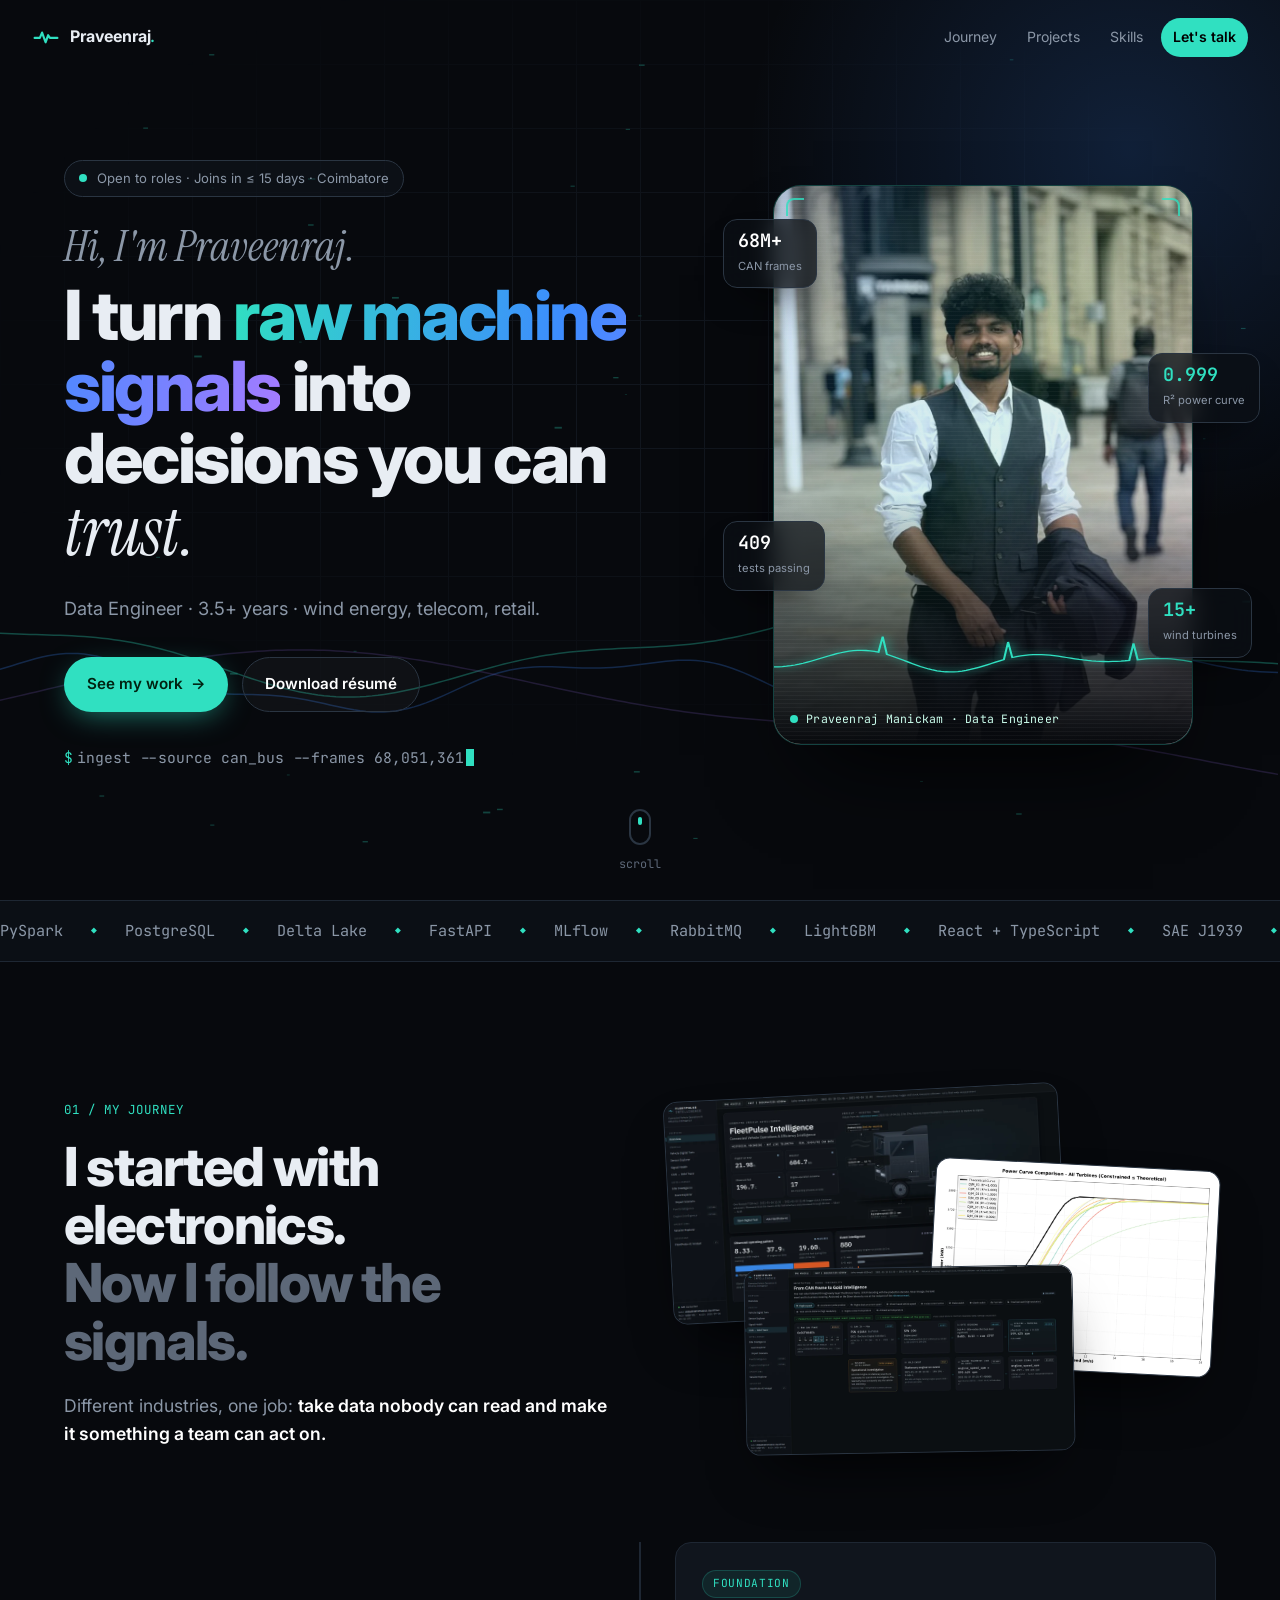
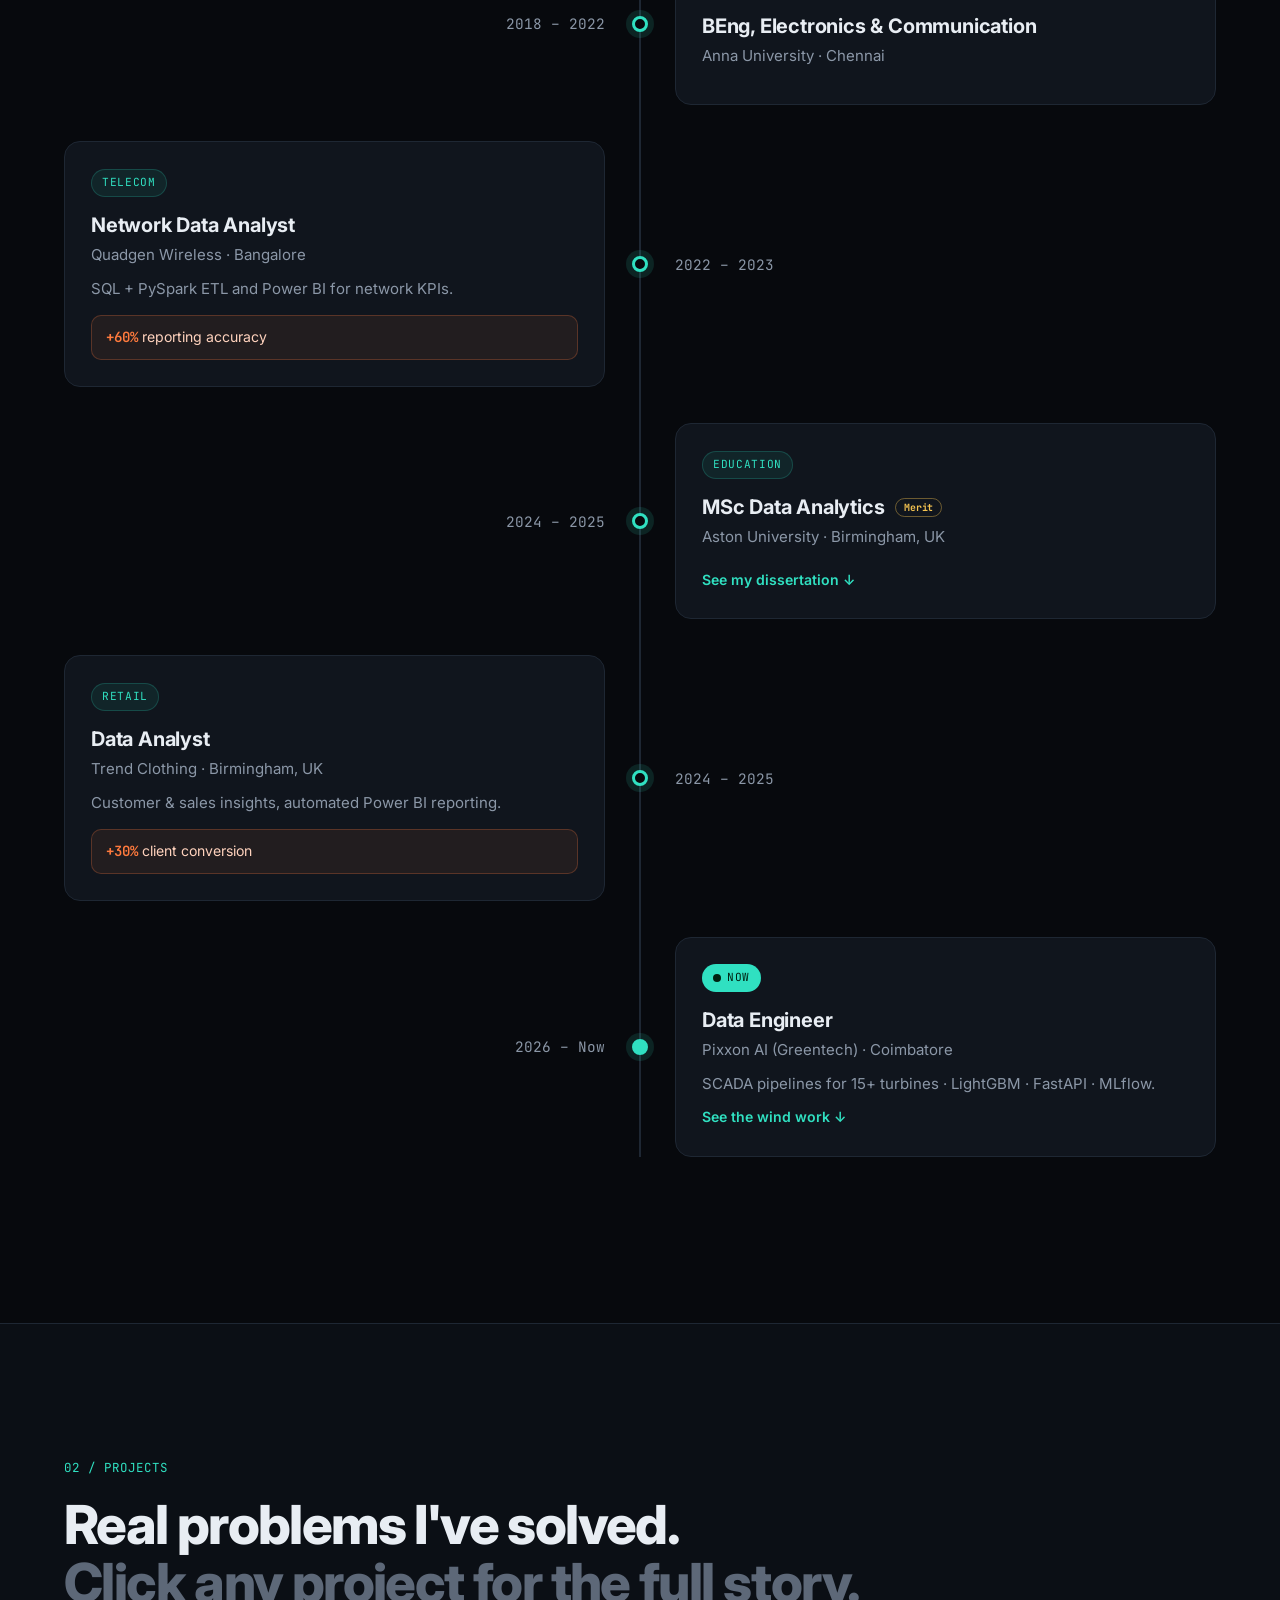
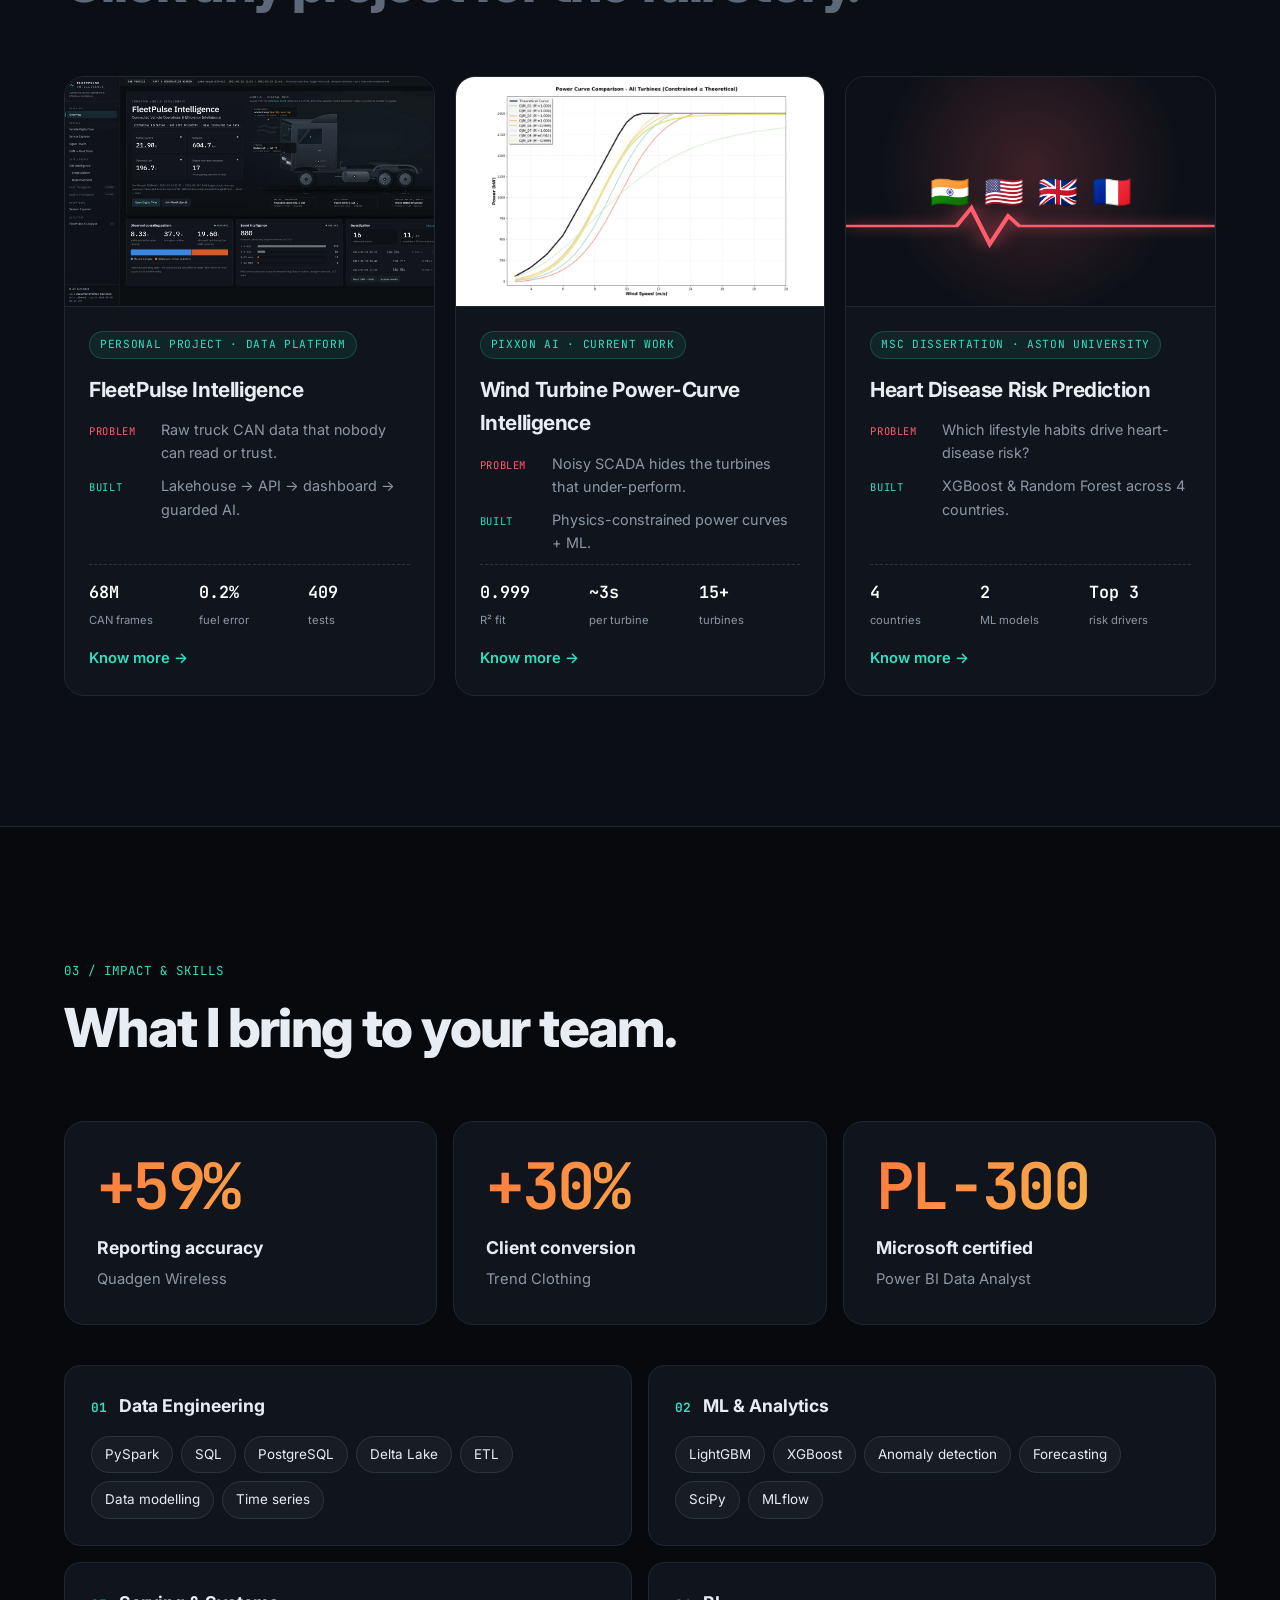
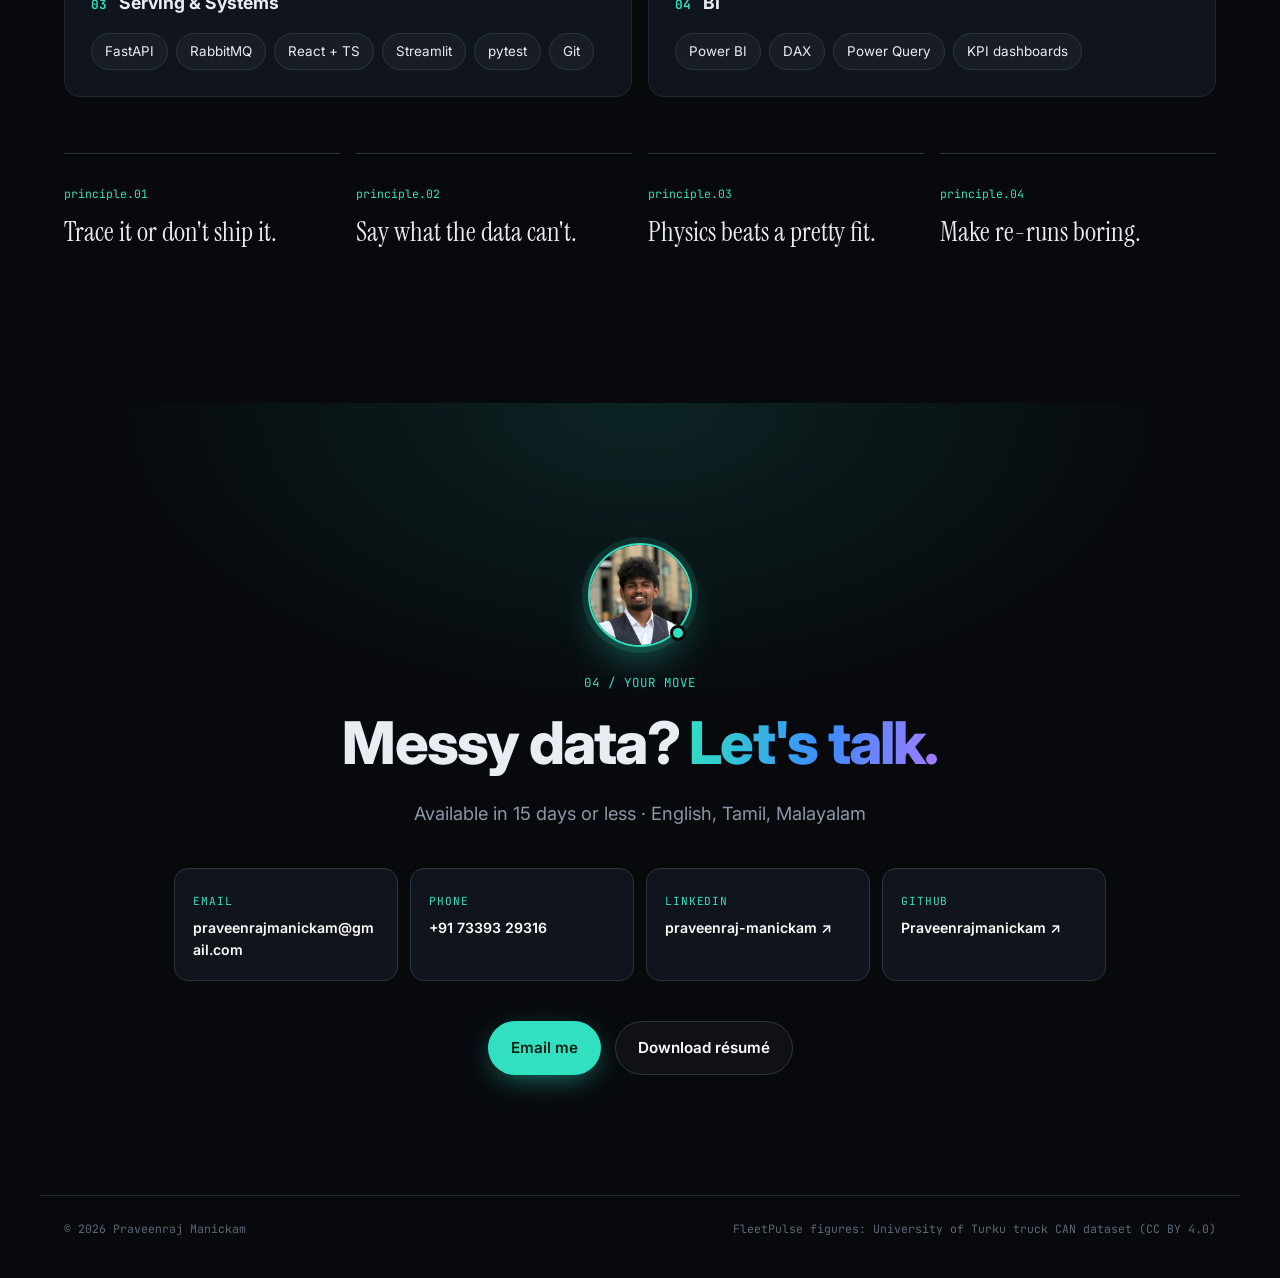
==== commit 12ccaa8d: "Project cards on home with a dedicated page per project Home shows each project's problem, what was " ====
--- a/index.html
+++ b/index.html
@@ -26,9 +26,7 @@
   </a>
   <nav class="nav-links" id="navLinks">
     <a href="#story">Journey</a>
-    <a href="#fleetpulse">FleetPulse</a>
-    <a href="#wind">Wind Energy</a>
-    <a href="#research">Research</a>
+    <a href="#projects">Projects</a>
     <a href="#toolkit">Skills</a>
     <a href="#contact" class="nav-cta">Let's talk</a>
   </nav>
@@ -50,7 +48,7 @@
       </h1>
       <p class="lead reveal">Data Engineer · 3.5+ years · wind energy, telecom, retail.</p>
       <div class="hero-actions reveal">
-        <a href="#fleetpulse" class="btn btn-primary">See my work <span aria-hidden="true">→</span></a>
+        <a href="#projects" class="btn btn-primary">See my work <span aria-hidden="true">→</span></a>
         <a href="assets/Praveenraj_Manickam_Resume.pdf" class="btn btn-ghost" download>Download résumé</a>
       </div>
       <div class="hero-typed reveal" aria-live="polite">
@@ -133,7 +131,7 @@
           <span class="tag">Education</span>
           <h3>MSc Data Analytics <span class="merit">Merit</span></h3>
           <p class="tl-org">Aston University · Birmingham, UK</p>
-          <a href="#research" class="tl-link">See my dissertation ↓</a>
+          <a href="dissertation.html" class="tl-link">See my dissertation ↓</a>
         </div>
       </article>
       <article class="tl-item reveal">
@@ -155,194 +153,54 @@
           <h3>Data Engineer</h3>
           <p class="tl-org">Pixxon AI (Greentech) · Coimbatore</p>
           <p>SCADA pipelines for 15+ turbines · LightGBM · FastAPI · MLflow.</p>
-          <a href="#wind" class="tl-link">See the wind work ↓</a>
-        </div>
-      </article>
-    </div>
-  </div>
-</section>
-
-<!-- ================= 02 FLEETPULSE ================= -->
-<section class="chapter chapter-dark" id="fleetpulse">
+          <a href="wind-energy.html" class="tl-link">See the wind work ↓</a>
+        </div>
+      </article>
+    </div>
+  </div>
+</section>
+
+<!-- ================= 02 PROJECTS ================= -->
+<section class="chapter chapter-dark" id="projects">
   <div class="wrap">
     <div class="chapter-head reveal">
-      <span class="chapter-no mono">02 / Flagship project</span>
-      <h2>FleetPulse Intelligence.</h2>
-      <p class="chapter-lead">68M raw CAN frames from a real heavy-duty truck → a traceable lakehouse, API, dashboard and guarded AI analyst. Built end to end by me.</p>
-      <div class="chip-row">
-        <span class="chip">PySpark</span><span class="chip">Delta Lake</span><span class="chip">J1939</span><span class="chip">FastAPI</span><span class="chip">React + TS</span><span class="chip">LLM guardrails</span>
-        <a class="chip chip-link" href="https://github.com/Praveenrajmanickam/fleetpulse-intelligence" target="_blank" rel="noopener">GitHub ↗</a>
-      </div>
-    </div>
-
-    <div class="kpis">
-      <div class="kpi reveal"><b class="count" data-to="68051361" data-sep="1">0</b><span>CAN frames</span></div>
-      <div class="kpi reveal"><b><span class="count" data-to="0.2" data-dec="1">0</span>%</b><span>fuel reconciliation error</span></div>
-      <div class="kpi reveal"><b class="count" data-to="880">0</b><span>idle events detected</span></div>
-      <div class="kpi reveal"><b class="count" data-to="409">0</b><span>automated tests</span></div>
-    </div>
-
-    <div class="scrolly" id="scrolly">
-      <div class="scrolly-steps">
-        <div class="step" data-img="fp-overview" data-cap="Overview">
-          <span class="step-no mono">01 · Problem</span>
-          <h3>Raw CAN is noise.</h3>
-          <p>Binary payloads, gaps, stale signals. I built the layers that make it readable.</p>
-        </div>
-        <div class="step" data-img="fp-trace" data-cap="CAN → Gold trace">
-          <span class="step-no mono">02 · Trust</span>
-          <h3>Every number traces to a real frame.</h3>
-          <p>Dashboard value → Gold → Silver → raw bytes → source file and line.</p>
-        </div>
-        <div class="step" data-img="fp-twin" data-cap="Vehicle Digital Twin">
-          <span class="step-no mono">03 · Digital twin</span>
-          <h3>Signals mapped onto the truck.</h3>
-          <p>Click a system and see its decoded J1939 signals.</p>
-        </div>
-        <div class="step" data-img="fp-idle" data-cap="Idle Intelligence">
-          <span class="step-no mono">04 · Insight</span>
-          <h3>8.33 h stationary with engine on.</h3>
-          <p>Found in the data, not guessed: 880 events and 19.6 L of fuel.</p>
-        </div>
-        <div class="step" data-img="fp-ai" data-cap="AI Analyst">
-          <span class="step-no mono">05 · AI</span>
-          <h3>FleetPulse computes. The LLM explains.</h3>
-          <p>Every number the AI states is validated against the evidence.</p>
-        </div>
-      </div>
-      <div class="scrolly-stage">
-        <div class="browser" id="scrollyBrowser">
-          <div class="browser-bar"><i></i><i></i><i></i><span class="url mono">fleetpulse / <b id="scrollyCap">Overview</b></span></div>
-          <div class="browser-view">
-            <img src="assets/img/fp-overview.webp" alt="FleetPulse dashboard screenshot" id="scrollyImg" width="1600" height="900">
-          </div>
-        </div>
-        <div class="stage-dots" id="stageDots"></div>
-      </div>
-    </div>
-
-    <div class="pipeline-block">
-      <h3 class="sub-h reveal">Architecture</h3>
-      <div class="pipeline" id="pipeline">
-        <div class="pnode"><span class="mono">01</span><b>Raw CAN</b></div>
-        <div class="pnode bronze"><span class="mono">02</span><b>Bronze</b></div>
-        <div class="pnode silver"><span class="mono">03</span><b>Silver</b></div>
-        <div class="pnode gold"><span class="mono">04</span><b>Gold</b></div>
-        <div class="pnode"><span class="mono">05</span><b>FastAPI</b></div>
-        <div class="pnode"><span class="mono">06</span><b>React</b></div>
-        <div class="pnode ai"><span class="mono">07</span><b>AI Analyst</b></div>
-        <svg class="pipe-flow" aria-hidden="true"><line x1="0" y1="50%" x2="100%" y2="50%"/></svg>
-      </div>
-    </div>
-
-    <div class="decode reveal" id="decode">
-      <div class="decode-copy">
-        <span class="chapter-no mono">Try it</span>
-        <h3>Decode a real CAN frame.</h3>
-        <button class="btn btn-primary" id="decodeBtn">▶ Decode frame</button>
-      </div>
-      <div class="decode-panel mono">
-        <div class="dline"><span class="dk">CAN ID</span><span class="dv">0x0CF004E6</span></div>
-        <div class="bytes" id="bytes">
-          <span>F0</span><span>7D</span><span>82</span><span class="hot">BD</span><span class="hot">12</span><span>FF</span><span>FF</span><span>FF</span>
-        </div>
-        <div class="dline" data-step="1"><span class="dk">PGN</span><span class="dv">61444 <em>EEC1</em></span></div>
-        <div class="dline" data-step="2"><span class="dk">SPN</span><span class="dv">190 <em>Engine speed</em></span></div>
-        <div class="dline" data-step="3"><span class="dk">bytes 4–5</span><span class="dv">0x12BD → 4797</span></div>
-        <div class="dline" data-step="4"><span class="dk">× 0.125</span><span class="dv">rpm/bit</span></div>
-        <div class="dline result" data-step="5"><span class="dk">engine_speed</span><span class="dv"><b>599.625</b> rpm <em class="ok">✓ valid</em></span></div>
-      </div>
-    </div>
-
-    <h3 class="sub-h reveal">From the build</h3>
-    <div class="bento">
-      <figure class="b-item b-wide reveal" data-full="assets/img/fp-event.webp"><img src="assets/img/fp-event.webp" alt="Event investigation screen" loading="lazy" width="1600" height="900"><figcaption>Event investigation</figcaption></figure>
-      <figure class="b-item light reveal" data-full="assets/img/fp-drive.webp"><img src="assets/img/fp-drive.webp" alt="Speed, RPM, fuel and coolant over a driving session" loading="lazy" width="1600" height="1223"><figcaption>Discovery: one driving session</figcaption></figure>
-      <figure class="b-item reveal" data-full="assets/img/fp-sensors.webp"><img src="assets/img/fp-sensors.webp" alt="Sensor Explorer" loading="lazy" width="1600" height="900"><figcaption>Sensor Explorer</figcaption></figure>
-      <figure class="b-item reveal" data-full="assets/img/fp-health.webp"><img src="assets/img/fp-health.webp" alt="Signal Health" loading="lazy" width="1600" height="900"><figcaption>Signal Health</figcaption></figure>
-      <figure class="b-item light reveal" data-full="assets/img/fp-rpm.webp"><img src="assets/img/fp-rpm.webp" alt="Engine speed vs vehicle speed, showing gear lines" loading="lazy" width="1045" height="753"><figcaption>RPM vs speed: gears emerge from data</figcaption></figure>
-      <figure class="b-item reveal" data-full="assets/img/fp-session.webp"><img src="assets/img/fp-session.webp" alt="Session Explorer" loading="lazy" width="1600" height="900"><figcaption>Session Explorer</figcaption></figure>
-    </div>
-  </div>
-</section>
-
-<!-- ================= 03 WIND ================= -->
-<section class="chapter" id="wind">
-  <div class="wrap">
-    <div class="chapter-head reveal">
-      <span class="chapter-no mono">03 / Now · Pixxon AI</span>
-      <h2>Wind turbines don't lie.<br><span class="muted">Their sensors sometimes do.</span></h2>
-      <p class="chapter-lead">My power-curve service cleans noisy SCADA data and fits a physically valid curve for each turbine, in about 3 s.</p>
-    </div>
-
-    <div class="wind-grid">
-      <div class="curve-card reveal">
-        <div class="curve-head">
-          <h3>Raw → clean power curve</h3>
-          <div class="seg" role="tablist" id="curveSeg">
-            <button class="active" data-mode="raw" role="tab">Raw</button>
-            <button data-mode="filter" role="tab">Filter</button>
-            <button data-mode="fit" role="tab">Fit</button>
-          </div>
-        </div>
-        <svg id="curveSvg" viewBox="0 0 640 380" role="img" aria-label="Power curve demo: wind speed against power output"></svg>
-        <div class="curve-legend">
-          <span><i class="lg lg-clean"></i>clean</span>
-          <span><i class="lg lg-out"></i>outliers</span>
-          <span><i class="lg lg-theo"></i>theoretical</span>
-          <span><i class="lg lg-fit"></i>fitted</span>
-          <span class="mono" id="curveStat">R² —</span>
-        </div>
-      </div>
-
-      <div class="wind-points">
-        <div class="wp reveal"><b>01</b><div><h4>Hybrid optimiser</h4><p>curve_fit, with a Differential Evolution fallback</p></div></div>
-        <div class="wp reveal"><b>02</b><div><h4>Physics as constraints</h4><p>Capped at 2,000 kW rated power, never above theoretical</p></div></div>
-        <div class="wp reveal"><b>03</b><div><h4>1.98× faster</h4><p>Parallel pipeline, 6 workers</p></div></div>
-        <div class="wp reveal"><b>04</b><div><h4>Full ML stack</h4><p>LightGBM · FastAPI · MLflow · RabbitMQ</p></div></div>
-      </div>
-    </div>
-
-    <div class="wind-stats">
-      <div class="reveal"><b><span class="count" data-to="0.999" data-dec="3">0</span></b><span>R² on 7 of 8 turbines</span></div>
-      <div class="reveal"><b>~<span class="count" data-to="3">0</span>s</b><span>per turbine</span></div>
-      <div class="reveal"><b><span class="count" data-to="1.94" data-dec="2">0</span>M</b><span>rows, 2021 → 2024</span></div>
-      <div class="reveal"><b><span class="count" data-to="11">0</span></b><span>subsystems monitored</span></div>
-    </div>
-
-    <div class="bento bento-wind">
-      <figure class="b-item b-tall light reveal" data-full="assets/img/pc-grid.webp"><img src="assets/img/pc-grid.webp" alt="Power curves for all turbines, theoretical vs fitted" loading="lazy" width="1600" height="1264"><figcaption>8 turbines, fitted in about 31 s</figcaption></figure>
-      <figure class="b-item light reveal" data-full="assets/img/pc-overlap.webp"><img src="assets/img/pc-overlap.webp" alt="All fitted turbine curves overlaid against the theoretical curve" loading="lazy" width="1600" height="1137"><figcaption>All turbines vs theoretical: under-performers stand out</figcaption></figure>
-      <figure class="b-item light reveal" data-full="assets/img/pc-djm01.webp"><img src="assets/img/pc-djm01.webp" alt="DJM_01 theoretical vs refined power curve" loading="lazy" width="1600" height="960"><figcaption>DJM_01: 1,098 outliers removed</figcaption></figure>
-      <figure class="b-item light reveal" data-full="assets/img/pc-djm03-raw.webp"><img src="assets/img/pc-djm03-raw.webp" alt="DJM_03 2025 power curve" loading="lazy" width="1600" height="1067"><figcaption>DJM_03: RMSE 16.14 kW</figcaption></figure>
-      <figure class="b-item light reveal" data-full="assets/img/gt-dashboard.webp"><img src="assets/img/gt-dashboard.webp" alt="Year-wise turbine anomaly dashboard" loading="lazy" width="1600" height="1014"><figcaption>Anomaly % by year and subsystem</figcaption></figure>
-    </div>
-  </div>
-</section>
-
-<!-- ================= 04 RESEARCH ================= -->
-<!-- TODO(Praveenraj): add your LinkedIn project details here (full title, accuracy/AUC, link). -->
-<section class="chapter chapter-dark" id="research">
-  <div class="wrap">
-    <div class="diss-grid">
-      <div class="chapter-head reveal">
-        <span class="chapter-no mono">04 / MSc dissertation · Aston</span>
-        <h2>Can lifestyle data predict a heart at risk?</h2>
-        <p class="chapter-lead">Coronary heart disease risk modelled across four countries with XGBoost and Random Forest.</p>
-        <div class="chip-row"><span class="chip">Python</span><span class="chip">XGBoost</span><span class="chip">Random Forest</span><span class="chip">Feature engineering</span></div>
-      </div>
-      <div class="diss-visual reveal">
-        <div class="globe-row">
-          <span class="country">🇮🇳 India</span><span class="country">🇺🇸 USA</span><span class="country">🇬🇧 UK</span><span class="country">🇫🇷 France</span>
-        </div>
-        <h4 class="mono small muted">Top risk drivers found</h4>
-        <div class="risk">
-          <div class="risk-row"><span>Smoking</span><div class="risk-bar"><i style="--w:92%"></i></div></div>
-          <div class="risk-row"><span>Obesity</span><div class="risk-bar"><i style="--w:80%"></i></div></div>
-          <div class="risk-row"><span>Inactivity</span><div class="risk-bar"><i style="--w:68%"></i></div></div>
-        </div>
-        <p class="mono small muted">Bars show rank order only.</p>
-      </div>
+      <span class="chapter-no mono">02 / Projects</span>
+      <h2>Real problems I've solved.<br><span class="muted">Click any project for the full story.</span></h2>
+    </div>
+    <div class="pcards">
+      <a class="pcard reveal" href="fleetpulse.html">
+        <div class="pc-img"><img src="assets/img/fp-overview.webp" alt="" loading="lazy"></div>
+        <div class="pc-body">
+          <span class="tag">Personal project · Data platform</span>
+          <h3>FleetPulse Intelligence</h3>
+          <p><span class="k-p mono">Problem</span>Raw truck CAN data that nobody can read or trust.</p>
+          <p><span class="k-b mono">Built</span>Lakehouse → API → dashboard → guarded AI.</p>
+          <div class="pc-metrics"><div><b>68M</b><span>CAN frames</span></div><div><b>0.2%</b><span>fuel error</span></div><div><b>409</b><span>tests</span></div></div>
+          <span class="pc-more">Know more <i>→</i></span>
+        </div>
+      </a>
+      <a class="pcard reveal" href="wind-energy.html">
+        <div class="pc-img light"><img src="assets/img/pc-overlap.webp" alt="" loading="lazy"></div>
+        <div class="pc-body">
+          <span class="tag">Pixxon AI · Current work</span>
+          <h3>Wind Turbine Power-Curve Intelligence</h3>
+          <p><span class="k-p mono">Problem</span>Noisy SCADA hides the turbines that under-perform.</p>
+          <p><span class="k-b mono">Built</span>Physics-constrained power curves + ML.</p>
+          <div class="pc-metrics"><div><b>0.999</b><span>R² fit</span></div><div><b>~3s</b><span>per turbine</span></div><div><b>15+</b><span>turbines</span></div></div>
+          <span class="pc-more">Know more <i>→</i></span>
+        </div>
+      </a>
+      <a class="pcard reveal" href="dissertation.html">
+        <div class="pc-img pc-heart" aria-hidden="true"><span>🇮🇳</span><span>🇺🇸</span><span>🇬🇧</span><span>🇫🇷</span><svg viewBox="0 0 200 60" preserveAspectRatio="none"><path d="M0 30h60l8-18 10 36 10-28 6 10h106"/></svg></div>
+        <div class="pc-body">
+          <span class="tag">MSc dissertation · Aston University</span>
+          <h3>Heart Disease Risk Prediction</h3>
+          <p><span class="k-p mono">Problem</span>Which lifestyle habits drive heart-disease risk?</p>
+          <p><span class="k-b mono">Built</span>XGBoost & Random Forest across 4 countries.</p>
+          <div class="pc-metrics"><div><b>4</b><span>countries</span></div><div><b>2</b><span>ML models</span></div><div><b>Top 3</b><span>risk drivers</span></div></div>
+          <span class="pc-more">Know more <i>→</i></span>
+        </div>
+      </a>
     </div>
   </div>
 </section>
@@ -351,7 +209,7 @@
 <section class="chapter" id="toolkit">
   <div class="wrap">
     <div class="chapter-head reveal">
-      <span class="chapter-no mono">05 / Impact & skills</span>
+      <span class="chapter-no mono">03 / Impact & skills</span>
       <h2>What I bring to your team.</h2>
     </div>
 
@@ -381,7 +239,7 @@
 <section class="contact" id="contact">
   <div class="wrap contact-inner">
     <div class="contact-avatar reveal"><img src="assets/img/profile.webp" alt="Praveenraj Manickam" width="320" height="320" loading="lazy"><span class="pulse-dot"></span></div>
-    <span class="chapter-no mono reveal">06 / Your move</span>
+    <span class="chapter-no mono reveal">04 / Your move</span>
     <h2 class="reveal">Messy data? <span class="grad">Let's talk.</span></h2>
     <p class="lead reveal">Available in 15 days or less · English, Tamil, Malayalam</p>
     <div class="contact-cards reveal">
--- a/style.css
+++ b/style.css
@@ -449,3 +449,50 @@
   .b-wide,.b-tall{grid-column:auto;grid-row:auto}
   .b-wide{grid-row:span 1}
 }
+
+/* ===== v3: project cards (home) ===== */
+.pcards{display:grid;grid-template-columns:repeat(3,1fr);gap:20px}
+.pcard{display:flex;flex-direction:column;background:var(--panel);border:1px solid var(--line);border-radius:20px;overflow:hidden;transition:transform .35s,border-color .35s,box-shadow .35s}
+.pcard:hover{transform:translateY(-6px);border-color:rgba(48,224,193,.45);box-shadow:0 30px 60px -30px rgba(48,224,193,.35)}
+.pc-img{aspect-ratio:16/10;overflow:hidden;background:#0d1117;border-bottom:1px solid var(--line)}
+.pc-img img{width:100%;height:100%;object-fit:cover;object-position:top left;transition:transform .6s}
+.pc-img.light{background:#fff}.pc-img.light img{object-fit:contain;object-position:center;padding:8px}
+.pcard:hover .pc-img img{transform:scale(1.05)}
+.pc-heart{position:relative;display:flex;align-items:center;justify-content:center;gap:14px;font-size:2rem;background:radial-gradient(circle at 50% 40%,rgba(255,93,108,.2),transparent 65%),#0d1117}
+.pc-heart svg{position:absolute;left:0;right:0;bottom:22%;width:100%;height:60px}
+.pc-heart path{fill:none;stroke:var(--red);stroke-width:2.5;filter:drop-shadow(0 0 6px rgba(255,93,108,.8))}
+.pc-body{padding:24px;display:flex;flex-direction:column;gap:10px;flex:1}
+.pc-body .tag{align-self:flex-start}
+.pc-body h3{font-size:1.3rem;letter-spacing:-.02em;margin:4px 0 2px}
+.pc-body p{font-size:.9rem;color:var(--muted);display:flex;gap:10px;align-items:baseline}
+.pc-body p .mono{flex:none;width:62px;font-size:.66rem;text-transform:uppercase;letter-spacing:.06em}
+.k-p{color:var(--red)}.k-b{color:var(--teal)}.k-r{color:var(--gold)}
+.pc-metrics{display:grid;grid-template-columns:repeat(3,1fr);gap:8px;margin-top:auto;padding-top:14px;border-top:1px dashed var(--line2)}
+.pc-metrics b{display:block;font-family:var(--mono);font-size:1.05rem}
+.pc-metrics span{font-size:.7rem;color:var(--muted)}
+.pc-more{margin-top:6px;color:var(--teal);font-weight:600;font-size:.92rem}
+.pc-more i{font-style:normal;display:inline-block;transition:transform .3s}
+.pcard:hover .pc-more i{transform:translateX(6px)}
+
+/* ===== project pages ===== */
+.proj-hero{padding:130px 0 40px;background:radial-gradient(ellipse 70% 50% at 70% 0%,rgba(61,139,255,.14),transparent 70%)}
+.back{display:inline-block;font-size:.8rem;color:var(--muted);margin-bottom:26px}
+.back:hover{color:var(--teal)}
+.proj-hero .chapter-no{display:block}
+.ph-title{font-size:clamp(2.2rem,5vw,4rem);margin-bottom:6px}
+.psr{display:grid;grid-template-columns:repeat(3,1fr);gap:16px;margin:40px 0}
+.psr-item{background:var(--panel);border:1px solid var(--line);border-radius:16px;padding:24px}
+.psr-k{display:block;font-size:.72rem;text-transform:uppercase;letter-spacing:.08em;margin-bottom:10px}
+.psr-item p{color:var(--text);font-size:.98rem;line-height:1.6}
+.ph-cover{border-radius:18px;overflow:hidden;border:1px solid var(--line2);box-shadow:0 50px 100px -40px rgba(0,0,0,.9);cursor:zoom-in;margin:0}
+.ph-cover.light{background:#fff;padding:10px}
+.ph-cover img{width:100%;max-height:640px;object-fit:contain}
+.proj-hero+.chapter{padding-top:70px}
+.next-wrap{padding:40px 0 110px}
+.next-proj{display:flex;flex-direction:column;gap:6px;padding:34px;border-radius:20px;border:1px solid var(--line2);background:linear-gradient(120deg,rgba(48,224,193,.08),rgba(61,139,255,.06));transition:.3s}
+.next-proj:hover{border-color:var(--teal);transform:translateY(-3px)}
+.next-proj .mono{font-size:.74rem;color:var(--teal);text-transform:uppercase;letter-spacing:.08em}
+.next-proj b{font-size:clamp(1.4rem,3vw,2.2rem);letter-spacing:-.02em}
+
+@media (max-width:1024px){.pcards{grid-template-columns:1fr 1fr}.psr{grid-template-columns:1fr}}
+@media (max-width:760px){.pcards{grid-template-columns:1fr}.proj-hero{padding-top:100px}}
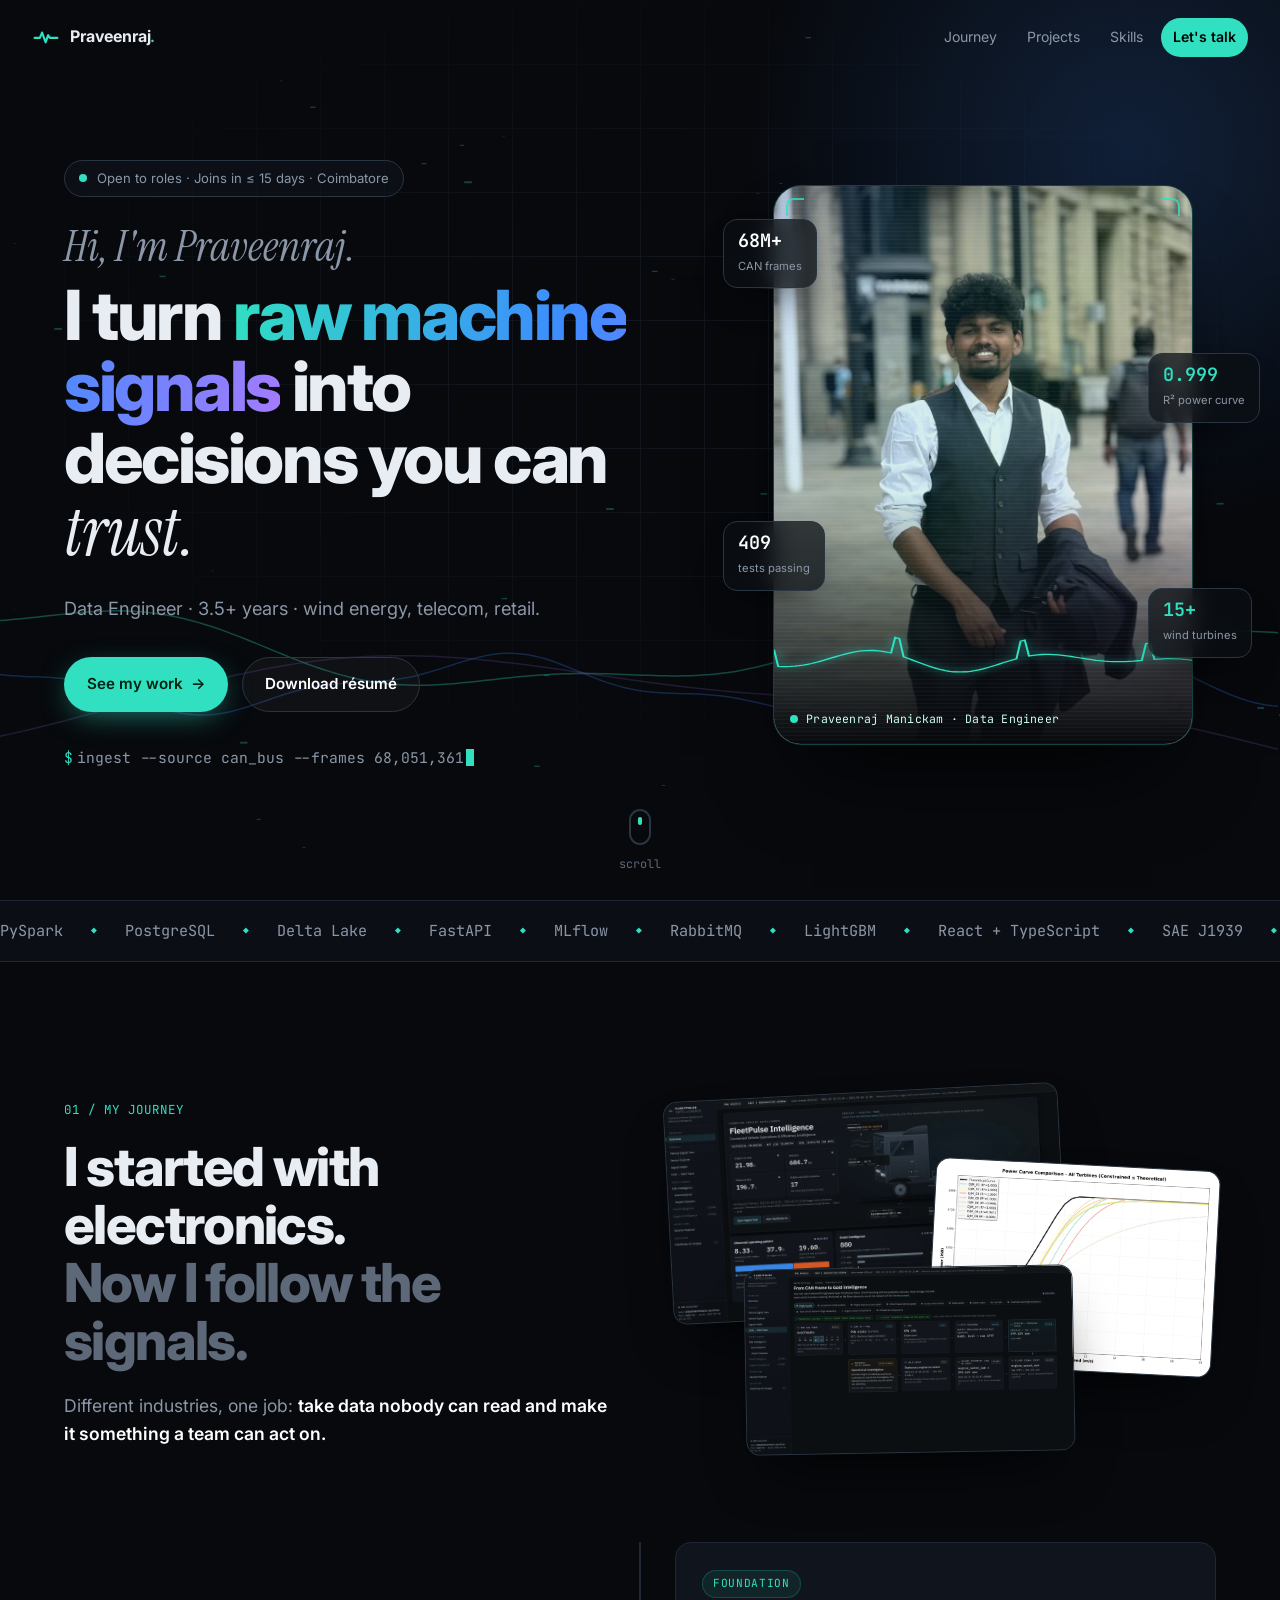
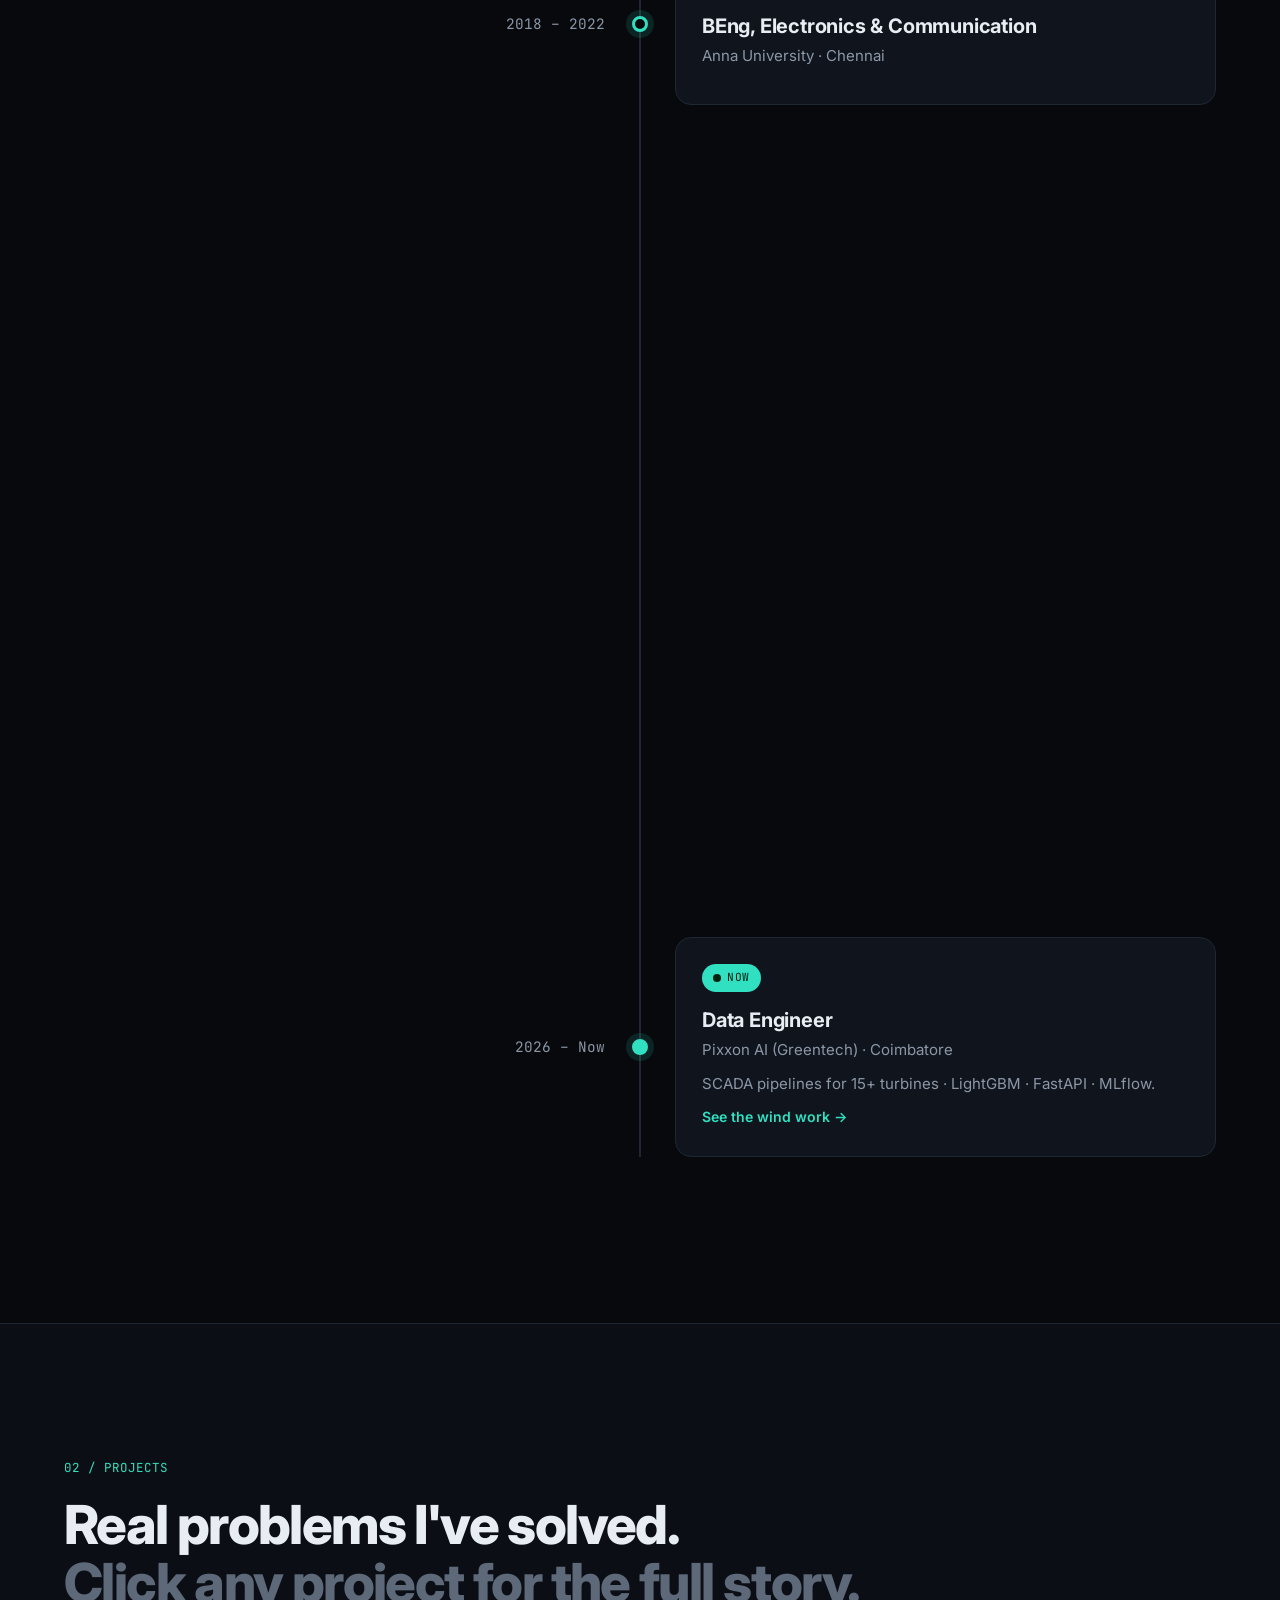
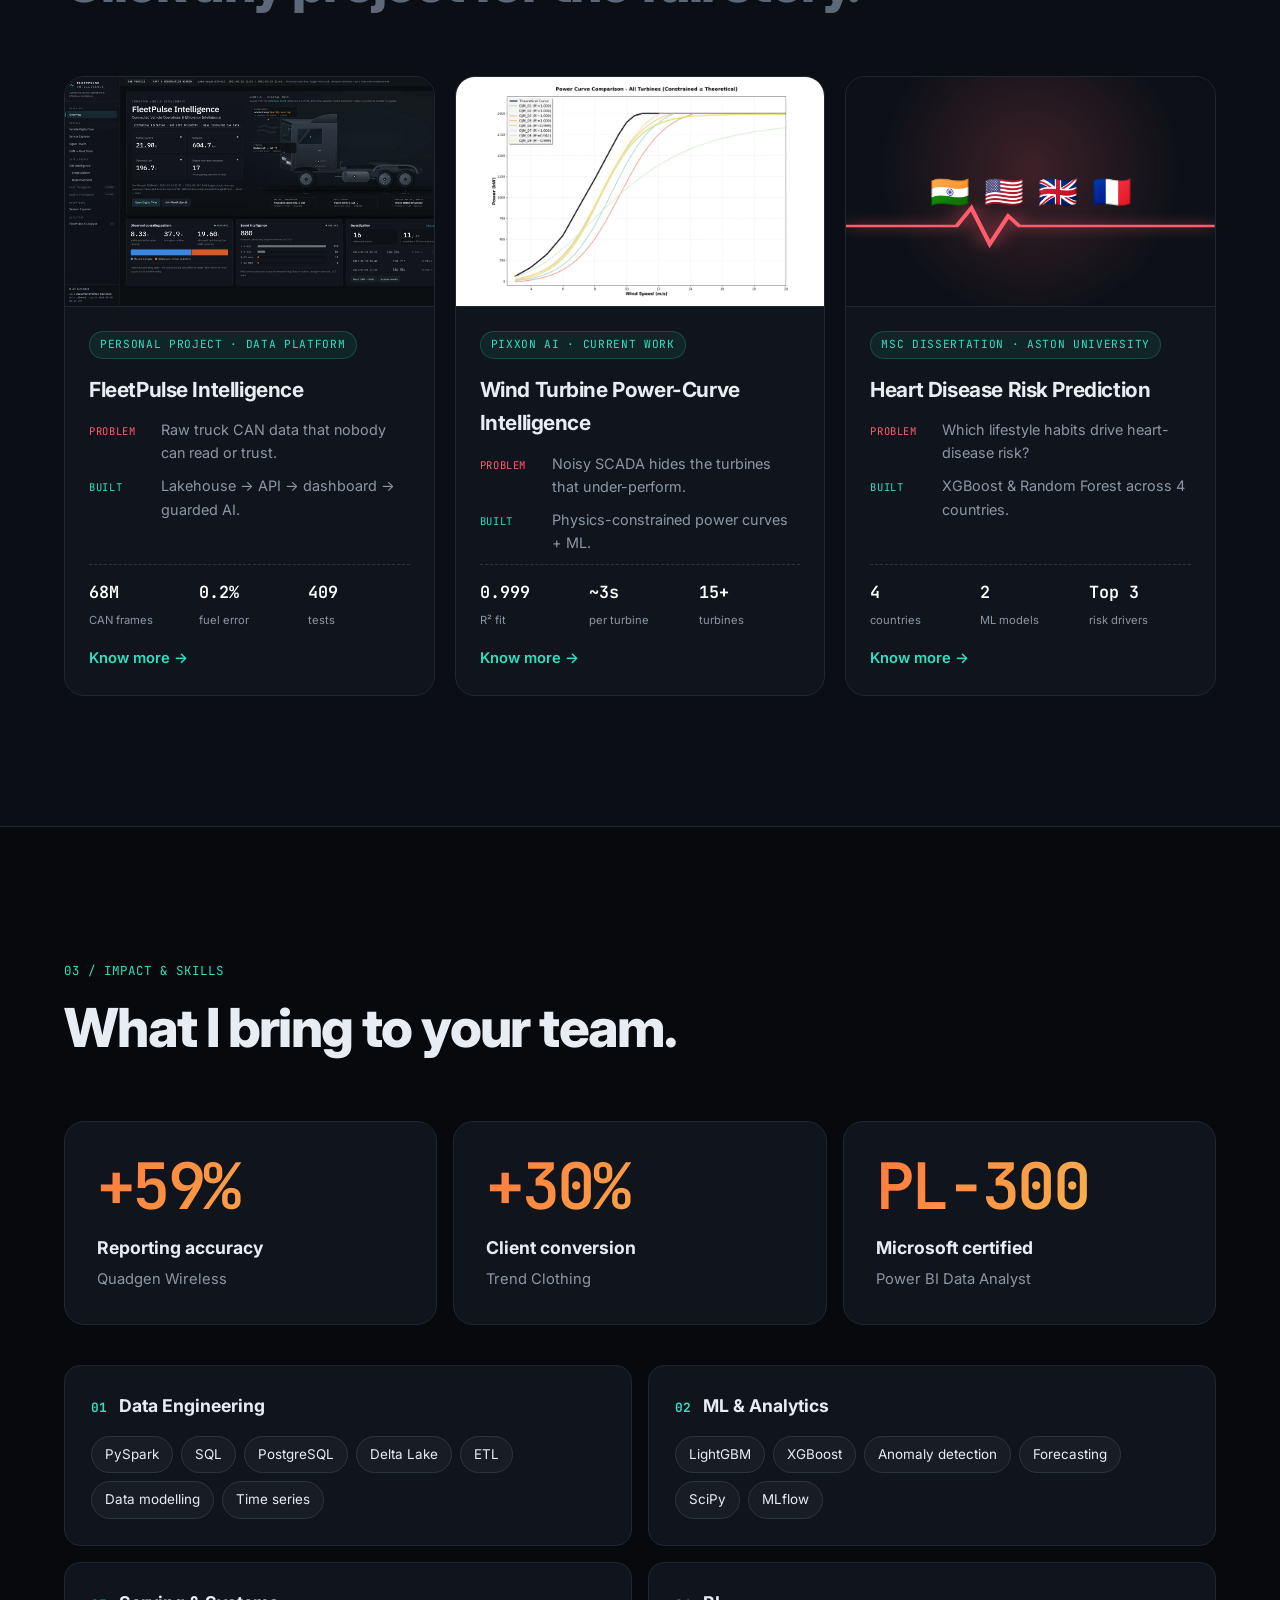
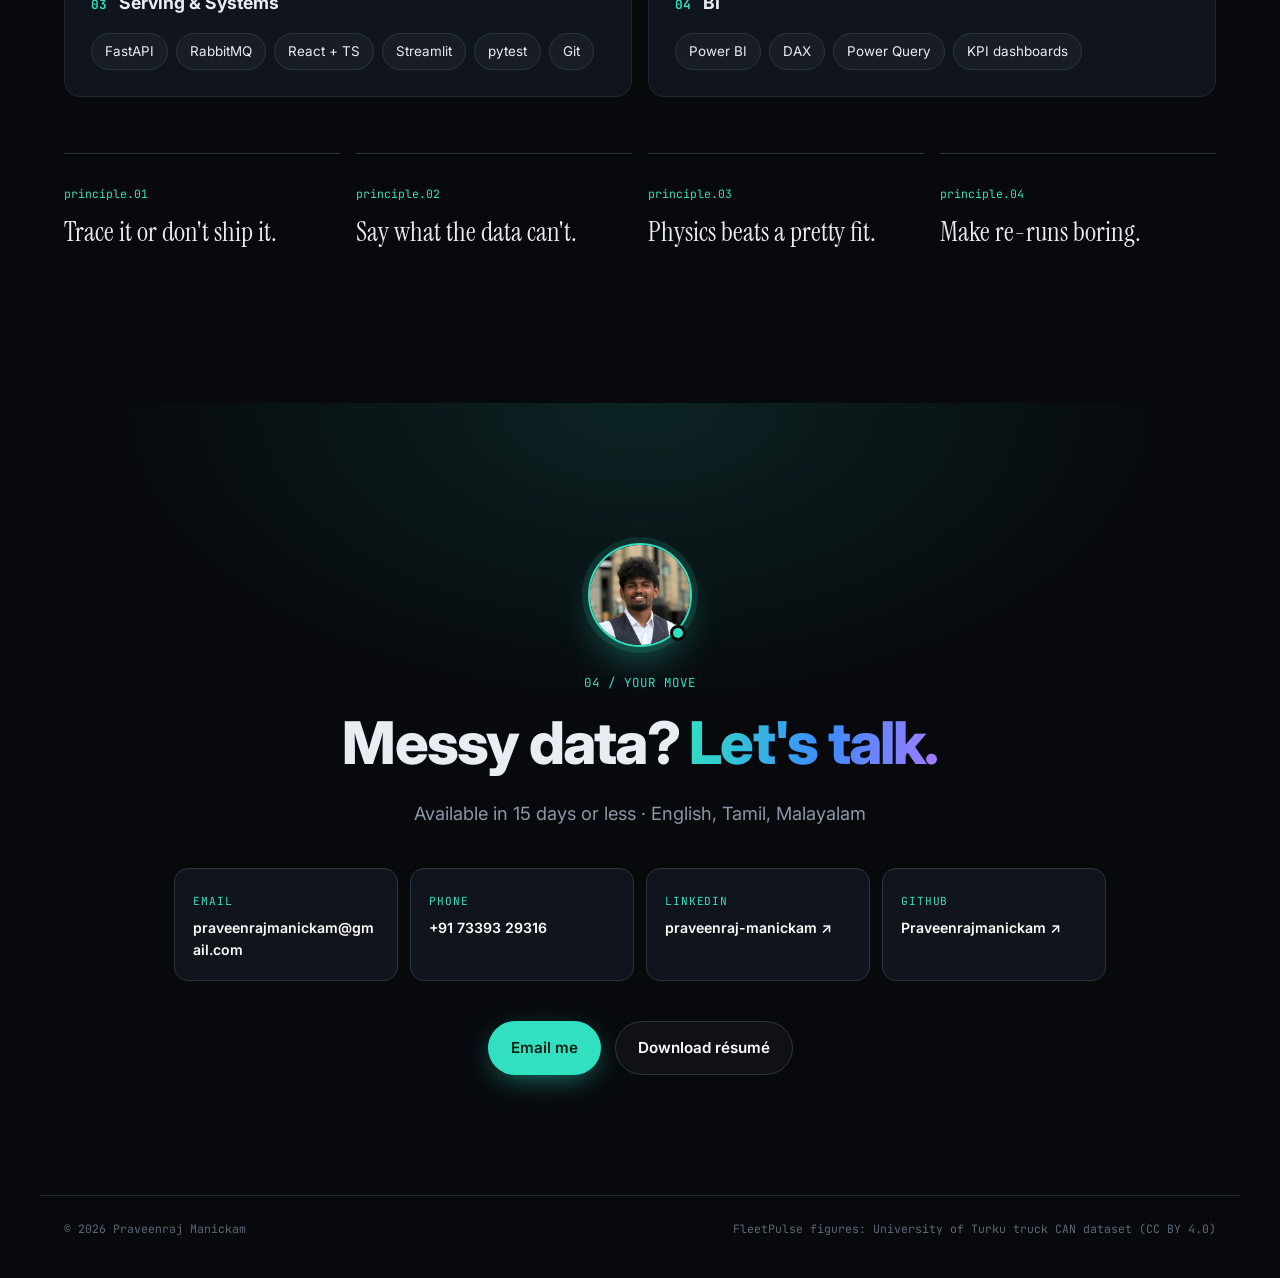
==== commit c214d8f7: "Fix project-page nav highlight, timeline links and duplicate cover Co-Authored-By: Claude Opus 5.5 <" ====
--- a/index.html
+++ b/index.html
@@ -131,7 +131,7 @@
           <span class="tag">Education</span>
           <h3>MSc Data Analytics <span class="merit">Merit</span></h3>
           <p class="tl-org">Aston University · Birmingham, UK</p>
-          <a href="dissertation.html" class="tl-link">See my dissertation ↓</a>
+          <a href="dissertation.html" class="tl-link">See my dissertation →</a>
         </div>
       </article>
       <article class="tl-item reveal">
@@ -153,7 +153,7 @@
           <h3>Data Engineer</h3>
           <p class="tl-org">Pixxon AI (Greentech) · Coimbatore</p>
           <p>SCADA pipelines for 15+ turbines · LightGBM · FastAPI · MLflow.</p>
-          <a href="wind-energy.html" class="tl-link">See the wind work ↓</a>
+          <a href="wind-energy.html" class="tl-link">See the wind work →</a>
         </div>
       </article>
     </div>
